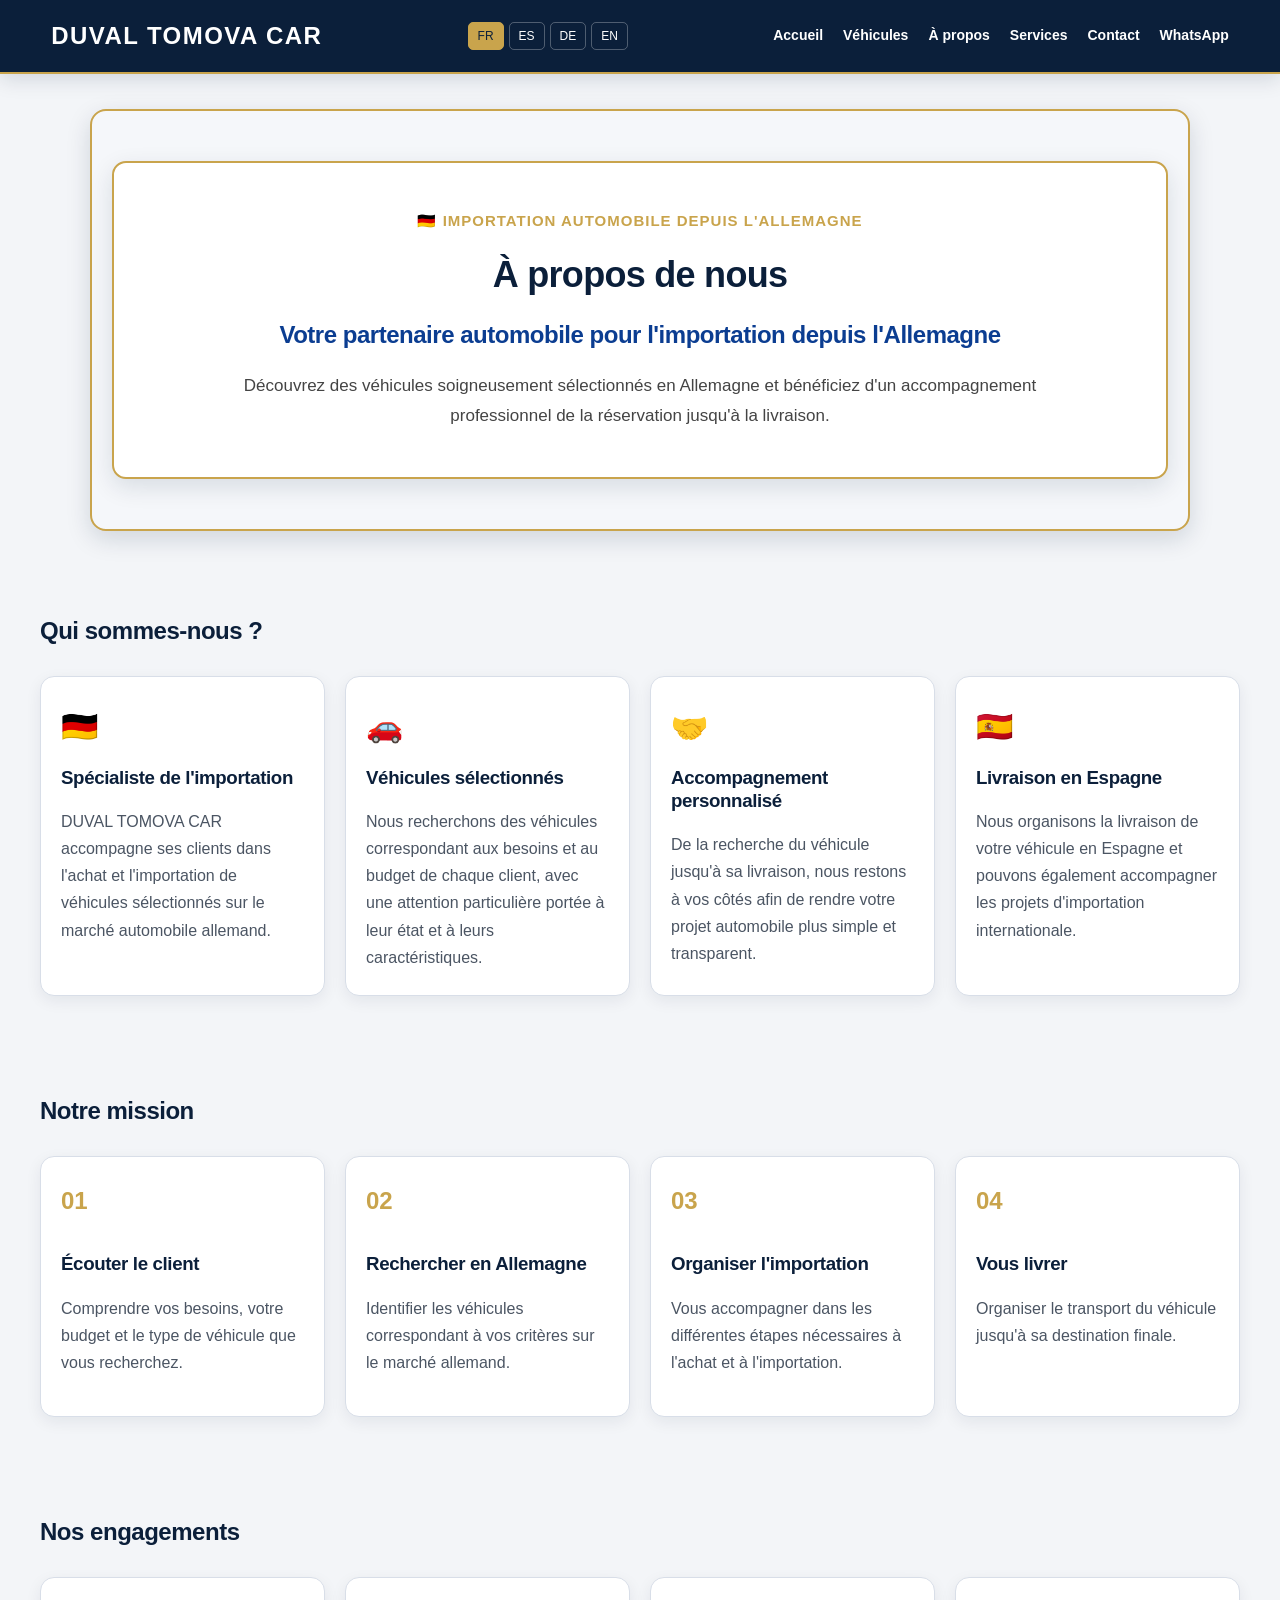
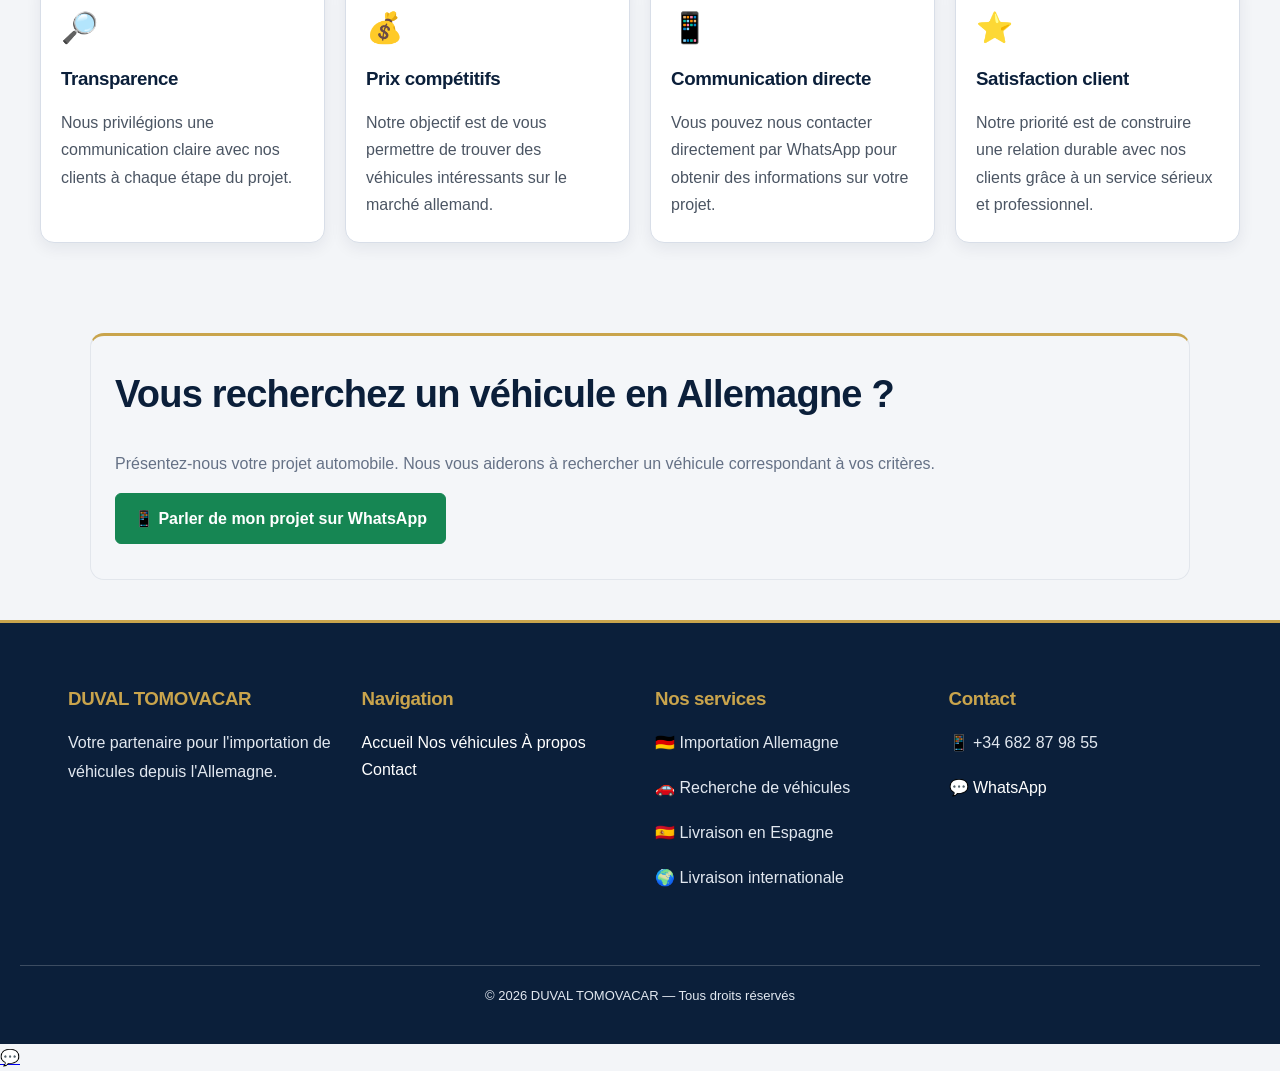
==== a-propos.html @ 9fe4c8c0 "Refactor a-propos.html structure and content" ====
<!DOCTYPE html>
<html lang="fr">

<head>
    <meta charset="UTF-8">
    <meta name="viewport" content="width=device-width, initial-scale=1.0">

    <title>À propos | DUVAL TOMOVA CAR</title>

    <meta
        name="description"
        content="Découvrez DUVAL TOMOVA CAR, spécialiste de l'importation de véhicules depuis l'Allemagne vers l'Espagne."
    >

    <link rel="stylesheet" href="style.css">

    <style>
        /* CADRE DE PRÉSENTATION À PROPOS */
        .about-hero {
            padding: 50px 20px;
            background: #f5f7fa;
        }

        .about-frame {
            max-width: 1050px;
            margin: 0 auto;
            padding: 45px 30px;
            text-align: center;
            background: #ffffff;
            border: 2px solid #c9a44c;
            border-radius: 14px;
            box-shadow: 0 8px 25px rgba(11, 31, 58, 0.12);
        }

        .about-frame .about-label {
            color: #c9a44c;
            font-weight: bold;
            font-size: 15px;
            letter-spacing: 1px;
            line-height: 1.7;
            margin-bottom: 18px;
        }

        .about-frame h1 {
            color: #0b1f3a;
            font-size: 36px;
            margin: 0 0 20px;
        }

        .about-frame h2 {
            color: #0b3d91;
            font-size: 24px;
            line-height: 1.5;
            margin: 0 0 18px;
        }

        .about-frame .about-description {
            color: #444444;
            font-size: 17px;
            line-height: 1.8;
            max-width: 800px;
            margin: 0 auto;
        }

        @media (max-width: 600px) {
            .about-hero {
                padding: 30px 15px;
            }

            .about-frame {
                padding: 30px 18px;
            }

            .about-frame h1 {
                font-size: 28px;
            }

            .about-frame h2 {
                font-size: 20px;
            }

            .about-frame .about-label {
                font-size: 13px;
            }

            .about-frame .about-description {
                font-size: 16px;
            }
        }
    </style>
</head>

<body>

    <!-- NAVIGATION -->
    <nav class="navbar">

        <div class="logo">
            DUVAL TOMOVA CAR
        </div>

        <div class="language-selector">
            <button type="button" data-language="fr" onclick="changeLanguage('fr')">FR</button>
            <button type="button" data-language="es" onclick="changeLanguage('es')">ES</button>
            <button type="button" data-language="de" onclick="changeLanguage('de')">DE</button>
            <button type="button" data-language="en" onclick="changeLanguage('en')">EN</button>
        </div>

        <div class="nav-links">
            <a href="index.html">Accueil</a>
            <a href="index.html#vehicules">Véhicules</a>
            <a href="a-propos.html">À propos</a>
            <a href="services.html">Services</a>
            <a href="index.html#contact">Contact</a>
            <a href="https://wa.me/34682879855"
               target="_blank"
               rel="noopener noreferrer">WhatsApp</a>
        </div>

    </nav>

    <!-- PRÉSENTATION DANS UN CADRE -->
    <section class="about-hero">

        <div class="about-frame">

            <p class="about-label" data-i18n="heroLabel">
                🇩🇪 IMPORTATION AUTOMOBILE DEPUIS L'ALLEMAGNE
            </p>

            <h1 data-i18n="aboutTitle">
                À propos de nous
            </h1>

            <h2 data-i18n="heroSubtitle">
                Votre partenaire automobile pour l'importation depuis l'Allemagne
            </h2>

            <p class="about-description" data-i18n="heroText">
                Découvrez des véhicules soigneusement sélectionnés en Allemagne
                et bénéficiez d'un accompagnement professionnel de la réservation
                jusqu'à la livraison.
            </p>

        </div>

    </section>

    <!-- QUI SOMMES-NOUS ? -->
    <section class="why-us">

        <h2 data-i18n="whoWeAre">Qui sommes-nous ?</h2>

        <div class="why-us-container">

            <div class="why-us-card">
                <div class="why-icon">🇩🇪</div>
                <h3>Spécialiste de l'importation</h3>
                <p>
                    DUVAL TOMOVA CAR accompagne ses clients dans l'achat et
                    l'importation de véhicules sélectionnés sur le marché
                    automobile allemand.
                </p>
            </div>

            <div class="why-us-card">
                <div class="why-icon">🚗</div>
                <h3>Véhicules sélectionnés</h3>
                <p>
                    Nous recherchons des véhicules correspondant aux besoins
                    et au budget de chaque client, avec une attention particulière
                    portée à leur état et à leurs caractéristiques.
                </p>
            </div>

            <div class="why-us-card">
                <div class="why-icon">🤝</div>
                <h3>Accompagnement personnalisé</h3>
                <p>
                    De la recherche du véhicule jusqu'à sa livraison, nous
                    restons à vos côtés afin de rendre votre projet automobile
                    plus simple et transparent.
                </p>
            </div>

            <div class="why-us-card">
                <div class="why-icon">🇪🇸</div>
                <h3>Livraison en Espagne</h3>
                <p>
                    Nous organisons la livraison de votre véhicule en Espagne
                    et pouvons également accompagner les projets d'importation
                    internationale.
                </p>
            </div>

        </div>

    </section>

    <!-- NOTRE MISSION -->
    <section class="how-it-works">

        <h2>Notre mission</h2>

        <div class="steps-container">

            <div class="step">
                <span>01</span>
                <h3>Écouter le client</h3>
                <p>
                    Comprendre vos besoins, votre budget et le type de véhicule
                    que vous recherchez.
                </p>
            </div>

            <div class="step">
                <span>02</span>
                <h3>Rechercher en Allemagne</h3>
                <p>
                    Identifier les véhicules correspondant à vos critères sur
                    le marché allemand.
                </p>
            </div>

            <div class="step">
                <span>03</span>
                <h3>Organiser l'importation</h3>
                <p>
                    Vous accompagner dans les différentes étapes nécessaires
                    à l'achat et à l'importation.
                </p>
            </div>

            <div class="step">
                <span>04</span>
                <h3>Vous livrer</h3>
                <p>
                    Organiser le transport du véhicule jusqu'à sa destination
                    finale.
                </p>
            </div>

        </div>

    </section>

    <!-- NOS ENGAGEMENTS -->
    <section class="why-us">

        <h2>Nos engagements</h2>

        <div class="why-us-container">

            <div class="why-us-card">
                <div class="why-icon">🔎</div>
                <h3>Transparence</h3>
                <p>
                    Nous privilégions une communication claire avec nos clients
                    à chaque étape du projet.
                </p>
            </div>

            <div class="why-us-card">
                <div class="why-icon">💰</div>
                <h3>Prix compétitifs</h3>
                <p>
                    Notre objectif est de vous permettre de trouver des véhicules
                    intéressants sur le marché allemand.
                </p>
            </div>

            <div class="why-us-card">
                <div class="why-icon">📱</div>
                <h3>Communication directe</h3>
                <p>
                    Vous pouvez nous contacter directement par WhatsApp pour
                    obtenir des informations sur votre projet.
                </p>
            </div>

            <div class="why-us-card">
                <div class="why-icon">⭐</div>
                <h3>Satisfaction client</h3>
                <p>
                    Notre priorité est de construire une relation durable avec
                    nos clients grâce à un service sérieux et professionnel.
                </p>
            </div>

        </div>

    </section>

    <!-- CONTACT -->
    <section class="contact-section">

        <h2>Vous recherchez un véhicule en Allemagne ?</h2>

        <p>
            Présentez-nous votre projet automobile. Nous vous aiderons à rechercher
            un véhicule correspondant à vos critères.
        </p>

        <a
            href="https://wa.me/34682879855?text=Bonjour%20DUVAL%20TOMOVACAR,%20je%20souhaite%20parler%20de%20mon%20projet%20automobile."
            target="_blank"
            rel="noopener noreferrer"
            class="whatsapp-button"
        >
            📱 Parler de mon projet sur WhatsApp
        </a>

    </section>

    <!-- PIED DE PAGE -->
    <footer class="main-footer">

        <div class="footer-container">

            <div class="footer-column">
                <h3>DUVAL TOMOVACAR</h3>
                <p>
                    Votre partenaire pour l'importation de véhicules depuis
                    l'Allemagne.
                </p>
            </div>

            <div class="footer-column">
                <h3>Navigation</h3>
                <a href="index.html">Accueil</a>
                <a href="index.html#vehicules">Nos véhicules</a>
                <a href="a-propos.html">À propos</a>
                <a href="index.html#contact">Contact</a>
            </div>

            <div class="footer-column">
                <h3>Nos services</h3>
                <p>🇩🇪 Importation Allemagne</p>
                <p>🚗 Recherche de véhicules</p>
                <p>🇪🇸 Livraison en Espagne</p>
                <p>🌍 Livraison internationale</p>
            </div>

            <div class="footer-column">
                <h3>Contact</h3>
                <p>📱 +34 682 87 98 55</p>
                <a href="https://wa.me/34682879855"
                   target="_blank"
                   rel="noopener noreferrer">💬 WhatsApp</a>
            </div>

        </div>

        <div class="footer-bottom">
            <p>© 2026 DUVAL TOMOVACAR — Tous droits réservés</p>
        </div>

    </footer>

    <!-- BOUTON WHATSAPP FLOTTANT -->
    <a
        href="https://wa.me/34682879855?text=Bonjour%20DUVAL%20TOMOVACAR,%20je%20souhaite%20avoir%20des%20informations."
        target="_blank"
        rel="noopener noreferrer"
        class="whatsapp-floating"
        aria-label="Contacter DUVAL TOMOVACAR sur WhatsApp"
    >
        💬
    </a>

    <script src="translations.js"></script>

</body>
</html>
---- style.css ----
/* =====================================================
   DUVAL TOMOVA CAR — DESIGN PREMIUM / LUXE
   Couleurs : bleu nuit, or et blanc perle
   Feuille de style consolidée
   ===================================================== */

:root {
    --lux-navy: #0B1F3A;
    --lux-blue: #12345A;
    --lux-gold: #C9A44C;
    --lux-gold-light: #E3CA82;
    --lux-white: #FFFFFF;
    --lux-bg: #F5F6F8;
    --lux-text: #243247;
    --lux-muted: #657186;
    --lux-border: #E2E6EC;
    --lux-shadow: 0 10px 30px rgba(11, 31, 58, 0.09);
}

/* BASE GÉNÉRALE */
html {
    scroll-behavior: smooth;
    scroll-padding-top: 100px;
}

body {
    margin: 0;
    color: var(--lux-text);
    background: var(--lux-white);
    font-family: "Segoe UI", Arial, sans-serif;
    line-height: 1.7;
    -webkit-font-smoothing: antialiased;
}

img {
    max-width: 100%;
}

h1, h2, h3, h4 {
    color: var(--lux-navy);
    line-height: 1.25;
    letter-spacing: -0.02em;
}

p {
    color: var(--lux-muted);
}

/* NAVIGATION PREMIUM */
.navbar {
    position: sticky;
    top: 0;
    z-index: 1000;
    display: flex;
    flex-wrap: wrap;
    align-items: center;
    justify-content: space-between;
    gap: 14px 24px;
    min-height: 74px;
    padding: 12px clamp(16px, 4vw, 56px);
    box-sizing: border-box;
    background: var(--lux-navy);
    border-bottom: 2px solid var(--lux-gold);
    box-shadow: 0 5px 20px rgba(11, 31, 58, 0.14);
}

.logo {
    color: var(--lux-white);
    font-size: clamp(17px, 2vw, 24px);
    font-weight: 800;
    letter-spacing: 0.06em;
}

.nav-links {
    display: flex;
    flex-wrap: wrap;
    align-items: center;
    gap: 8px 20px;
}

.nav-links a {
    color: var(--lux-white);
    font-size: 14px;
    font-weight: 600;
    text-decoration: none;
    transition: color 0.2s ease;
}

.nav-links a:hover,
.nav-links a:focus-visible {
    color: var(--lux-gold-light);
}

.language-selector {
    display: flex;
    flex-wrap: wrap;
    align-items: center;
    gap: 5px;
}

.language-selector button {
    padding: 6px 9px;
    color: var(--lux-white);
    background: transparent;
    border: 1px solid rgba(255,255,255,0.28);
    border-radius: 5px;
    font-size: 12px;
    cursor: pointer;
    transition: all 0.2s ease;
}

.language-selector button:hover,
.language-selector button.active {
    color: var(--lux-navy);
    background: var(--lux-gold);
    border-color: var(--lux-gold);
}

/* BOUTONS */
.btn-primary,
.vehicle-button,
.vehicle-details-button {
    display: inline-flex;
    align-items: center;
    justify-content: center;
    box-sizing: border-box;
    padding: 11px 18px;
    color: var(--lux-white);
    background: var(--lux-navy);
    border: 1px solid var(--lux-navy);
    border-radius: 6px;
    font-weight: 700;
    text-decoration: none;
    transition: transform 0.2s ease,
                background 0.2s ease,
                border-color 0.2s ease;
}

.btn-primary:hover,
.vehicle-button:hover,
.vehicle-details-button:hover {
    color: var(--lux-navy);
    background: var(--lux-gold);
    border-color: var(--lux-gold);
    transform: translateY(-2px);
}

.btn-whatsapp,
.vehicle-whatsapp,
.whatsapp-button,
.footer-whatsapp {
    display: inline-flex;
    align-items: center;
    justify-content: center;
    box-sizing: border-box;
    padding: 11px 18px;
    color: var(--lux-white);
    background: #168653;
    border: 1px solid #168653;
    border-radius: 6px;
    font-weight: 700;
    text-decoration: none;
    transition: transform 0.2s ease, background 0.2s ease;
}

.btn-whatsapp:hover,
.vehicle-whatsapp:hover,
.whatsapp-button:hover,
.footer-whatsapp:hover {
    background: #116C42;
    transform: translateY(-2px);
}

/* SECTIONS */
section {
    scroll-margin-top: 100px;
}

.contact-section,
.about-section,
.services-section {
    padding: clamp(40px, 6vw, 80px) clamp(16px, 5vw, 64px);
}

.contact-section {
    background: var(--lux-bg);
    border-top: 1px solid var(--lux-border);
}

.contact-section h2,
.about-section h2,
.services-section h2 {
    margin-top: 0;
    font-size: clamp(26px, 3vw, 38px);
}

/* CATALOGUE : CARTES UNIFORMES */
.vehicles-container {
    display: grid;
    grid-template-columns: repeat(auto-fit, minmax(min(100%, 230px), 1fr));
    align-items: stretch;
    gap: 24px;
    width: 100%;
    max-width: 1300px;
    margin: 28px auto;
    padding: 0 16px;
    box-sizing: border-box;
}

.vehicle,
.vehicle-card {
    width: 100%;
    max-width: none;
    min-width: 0;
    margin: 0;
    box-sizing: border-box;
    overflow: hidden;
    background: var(--lux-white);
    border: 1px solid var(--lux-border);
    border-radius: 10px;
    box-shadow: var(--lux-shadow);
    transition: transform 0.25s ease, box-shadow 0.25s ease;
}

.vehicle:hover,
.vehicle-card:hover {
    transform: translateY(-4px);
    box-shadow: 0 16px 36px rgba(11, 31, 58, 0.14);
}

.vehicle img,
.vehicle-card img {
    display: block;
    width: 100%;
    height: 170px;
    object-fit: cover;
    border-radius: 0;
    margin: 0;
}

.vehicle h3,
.vehicle-card h3 {
    margin: 14px 14px 6px;
    color: var(--lux-navy);
    font-size: 18px;
}

.vehicle p {
    margin: 7px 14px;
    font-size: 13px;
    overflow-wrap: anywhere;
}

.vehicle strong,
.vehicle-price {
    color: #9A741F;
}

.vehicle .vehicle-button,
.vehicle .vehicle-details-button,
.vehicle .vehicle-whatsapp {
    margin: 8px 12px 12px;
    max-width: calc(100% - 24px);
    text-align: center;
}

/* FICHES DÉTAILLÉES */
.vehicle-page {
    width: 100%;
    max-width: 1160px;
    margin: 36px auto;
    padding: 20px;
    box-sizing: border-box;
}

.vehicle-detail {
    overflow: hidden;
    background: var(--lux-white);
    border: 1px solid var(--lux-border);
    border-radius: 14px;
    box-shadow: var(--lux-shadow);
}

.vehicle-main-image {
    display: block;
    width: 100%;
    max-height: 560px;
    object-fit: cover;
}

.vehicle-detail-info {
    padding: clamp(20px, 4vw, 42px);
}

.vehicle-detail-info h2 {
    color: var(--lux-navy);
    font-size: clamp(27px, 4vw, 40px);
}

.vehicle-price-detail {
    color: #9A741F;
    font-weight: 800;
}

.vehicle-details-grid {
    grid-template-columns: repeat(auto-fit, minmax(150px, 1fr));
    gap: 12px;
}

.vehicle-details-grid div {
    background: var(--lux-bg);
    border: 1px solid var(--lux-border);
    border-radius: 8px;
}

/* EN-TÊTES DES PAGES INTÉRIEURES */
.site-header {
    padding: clamp(32px, 5vw, 64px) 20px;
    background: linear-gradient(135deg, var(--lux-navy), var(--lux-blue));
    border-bottom: 3px solid var(--lux-gold);
    text-align: center;
}

.site-header h1,
.site-header h2,
.site-header p {
    color: var(--lux-white);
}

/* PIED DE PAGE */
.main-footer {
    padding-top: 42px;
    color: #E8EDF4;
    background: #081629;
    border-top: 3px solid var(--lux-gold);
}

.footer-container {
    display: grid;
    grid-template-columns: repeat(auto-fit, minmax(180px, 1fr));
    gap: 30px;
    width: 100%;
    max-width: 1300px;
    margin: 0 auto;
    padding: 0 clamp(18px, 4vw, 48px) 32px;
    box-sizing: border-box;
}

.main-footer h3 {
    color: var(--lux-gold-light);
}

.main-footer p,
.main-footer a {
    color: #D0D8E4;
}

.main-footer a {
    text-decoration: none;
}

.main-footer a:hover {
    color: var(--lux-gold-light);
}

.footer-bottom {
    padding: 16px;
    border-top: 1px solid rgba(255,255,255,0.12);
    text-align: center;
}

.footer-bottom p {
    margin: 0;
    font-size: 13px;
}

/* ACCESSIBILITÉ */
a:focus-visible,
button:focus-visible {
    outline: 3px solid var(--lux-gold);
    outline-offset: 3px;
}

/* MOBILE ET TABLETTE */
@media (max-width: 900px) {
    .navbar {
        justify-content: center;
    }

    .nav-links {
        justify-content: center;
        gap: 10px 14px;
    }

    .language-selector {
        justify-content: center;
    }
}

@media (max-width: 600px) {
    .navbar {
        position: relative;
        padding: 14px;
    }

    .nav-links {
        width: 100%;
        gap: 10px 12px;
    }

    .nav-links a {
        font-size: 13px;
    }

    .vehicles-container {
        grid-template-columns: repeat(2, minmax(0, 1fr));
        gap: 12px;
        padding: 0 10px;
    }

    .vehicle img,
    .vehicle-card img {
        height: 120px;
    }

    .vehicle h3,
    .vehicle-card h3 {
        margin: 10px 10px 5px;
        font-size: 15px;
    }

    .vehicle p {
        margin: 6px 10px;
        font-size: 12px;
    }

    .vehicle .vehicle-button,
    .vehicle .vehicle-details-button,
    .vehicle .vehicle-whatsapp {
        margin: 6px 8px 10px;
        max-width: calc(100% - 16px);
        padding: 9px 10px;
        font-size: 12px;
    }

    .vehicle-detail-info {
        padding: 20px;
    }

    .vehicle-details-grid {
        grid-template-columns: repeat(2, minmax(0, 1fr));
    }

    .footer-container {
        grid-template-columns: repeat(2, minmax(0, 1fr));
        gap: 20px;
    }
}

@media (max-width: 360px) {
    .vehicles-container {
        grid-template-columns: 1fr;
    }

    .vehicle .vehicle-button,
    .vehicle .vehicle-details-button,
    .vehicle .vehicle-whatsapp {
        width: calc(100% - 16px);
    }
}

@media (prefers-reduced-motion: reduce) {
    html {
        scroll-behavior: auto;
    }

    *,
    *::before,
    *::after {
        transition-duration: 0.01ms !important;
        animation-duration: 0.01ms !important;
    }
}

/* DUVAL TOMOVA CAR — RESTAURATION DES CARTES ET DES CADRES */

:root {
  --lux-navy: #0B1F3A;
  --lux-gold: #C9A44C;
}

/* Cartes des sections et des étapes */
.why-card,
.benefit-card,
.feature-card,
.step,
.service-card,
.about-card {
  background: #ffffff;
  border: 1px solid #e1e5eb;
  border-radius: 14px;
  padding: 24px;
  box-shadow: 0 5px 18px rgba(11, 31, 58, 0.08);
}

/* Alignement des étapes */
.steps-container {
  display: grid;
  grid-template-columns: repeat(4, minmax(0, 1fr));
  gap: 20px;
}

/* Espacement des sections */
section {
  padding-top: 40px;
  padding-bottom: 40px;
}

/* Cartes des véhicules */
.vehicle {
  background: #ffffff;
  border: 1px solid #e1e5eb;
  border-radius: 14px;
  overflow: hidden;
  box-shadow: 0 5px 18px rgba(11, 31, 58, 0.08);
}

/* Titres des cartes */
.why-card h3,
.benefit-card h3,
.feature-card h3,
.step h3,
.service-card h3,
.about-card h3 {
  color: #0B1F3A;
}

/* Affichage sur téléphone */
@media (max-width: 768px) {
  .steps-container {
    grid-template-columns: 1fr;
  }

  .why-card,
  .benefit-card,
  .feature-card,
  .step,
  .service-card,
  .about-card {
    padding: 18px;
  }
}

/* ==========================================
   DUVAL TOMOVA CAR — RESTAURATION DES CADRES
   Ordinateur + téléphone
========================================== */

/* Fond général et sections */
body {
    background: #F4F6F9;
}

.why-us,
.how-it-works,
#vehicules {
    padding: 50px 24px;
    box-sizing: border-box;
}

.why-us > h2,
.how-it-works > h2,
#vehicules > h2 {
    max-width: 1200px;
    margin: 0 auto 30px;
}

/* Cartes : Pourquoi nous choisir */
.why-us-container {
    display: grid;
    grid-template-columns: repeat(4, minmax(0, 1fr));
    gap: 22px;
    max-width: 1200px;
    margin: 0 auto;
}

.why-us-card {
    box-sizing: border-box;
    min-width: 0;
    padding: 25px;
    background: #ffffff;
    border: 1px solid #e2e6ec;
    border-radius: 14px;
    box-shadow: 0 8px 24px rgba(11, 31, 58, 0.09);
}

.why-us-card .why-icon {
    margin-bottom: 14px;
    font-size: 30px;
}

.why-us-card h3 {
    color: #0B1F3A;
    margin-top: 0;
}

.why-us-card p {
    color: #657186;
    margin-bottom: 0;
}

/* Cadres : Comment ça marche */
.steps-container {
    display: grid;
    grid-template-columns: repeat(4, minmax(0, 1fr));
    gap: 22px;
    max-width: 1200px;
    margin: 0 auto;
}

.step {
    box-sizing: border-box;
    min-width: 0;
    padding: 25px;
    background: #ffffff;
    border: 1px solid #e2e6ec;
    border-radius: 14px;
    box-shadow: 0 8px 24px rgba(11, 31, 58, 0.09);
}

.step > span {
    display: inline-block;
    margin-bottom: 12px;
    color: #C9A44C;
    font-size: 24px;
    font-weight: 800;
}

.step h3 {
    color: #0B1F3A;
}

.step p {
    color: #657186;
}

/* Cadres : véhicules */
.vehicles-container {
    display: grid;
    grid-template-columns: repeat(3, minmax(0, 1fr));
    gap: 24px;
    max-width: 1200px;
    margin: 0 auto;
    align-items: stretch;
}

.vehicle {
    box-sizing: border-box;
    min-width: 0;
    padding: 18px;
    background: #ffffff;
    border: 1px solid #e2e6ec;
    border-radius: 14px;
    box-shadow: 0 8px 24px rgba(11, 31, 58, 0.09);
    overflow: hidden;
}

.vehicle img {
    display: block;
    width: 100%;
    height: 220px;
    object-fit: cover;
    border-radius: 9px;
}

.vehicle h3 {
    color: #0B1F3A;
}

.vehicle p {
    color: #657186;
}

.vehicle-button,
.vehicle-details-button {
    display: inline-block;
    padding: 12px 18px;
    margin: 8px 6px 8px 0;
    border: 1px solid #C9A44C;
    border-radius: 8px;
    background: #0B1F3A;
    color: #ffffff !important;
    text-decoration: none;
    font-weight: 700;
}

.vehicle-whatsapp {
    display: inline-block;
    box-sizing: border-box;
    padding: 12px 18px;
    margin: 8px 0;
    border: 1px solid #16845B;
    border-radius: 8px;
    background: #111827;
    color: #ffffff !important;
    text-decoration: none;
    font-weight: 700;
}

/* Contact encadré */
.contact-section {
    box-sizing: border-box;
    margin: 40px auto;
    padding: 35px 24px;
    max-width: 1100px;
    background: #F4F6F9;
    border: 1px solid #e2e6ec;
    border-top: 3px solid #C9A44C;
    border-radius: 14px;
}

/* Tablettes */
@media (max-width: 1000px) {
    .why-us-container,
    .steps-container {
        grid-template-columns: repeat(2, minmax(0, 1fr));
    }

    .vehicles-container {
        grid-template-columns: repeat(2, minmax(0, 1fr));
    }
}

/* Téléphones */
@media (max-width: 600px) {
    .why-us,
    .how-it-works,
    #vehicules {
        padding: 32px 16px;
    }

    .why-us-container,
    .steps-container,
    .vehicles-container {
        grid-template-columns: minmax(0, 1fr);
        gap: 18px;
    }

    .why-us-card,
    .step,
    .vehicle {
        padding: 18px;
    }

    .vehicle img {
        height: 220px;
    }
}

/* Cadres des services sous la bannière */
.hero-services {
    display: grid;
    grid-template-columns: repeat(4, minmax(0, 1fr));
    gap: 20px;
    width: min(1100px, 92%);
    margin: 30px auto;
}

.hero-service {
    box-sizing: border-box;
    padding: 22px 18px;
    background: #ffffff;
    border: 1px solid #d9e0e8;
    border-radius: 12px;
    box-shadow: 0 4px 14px rgba(11, 31, 58, 0.08);
    text-align: center;
    color: #0b1f3a;
    line-height: 1.6;
}

.hero-service h3 {
    margin: 0 0 8px;
    color: #0b1f3a;
    font-size: 17px;
}

.hero-service p {
    margin: 0;
    color: #4b5563;
    font-size: 14px;
}

@media (max-width: 768px) {
    .hero-services {
        grid-template-columns: repeat(2, minmax(0, 1fr));
        gap: 12px;
    }

    .hero-service {
        padding: 16px 12px;
    }
}

@media (max-width: 420px) {
    .hero-services {
        grid-template-columns: 1fr;
    }
}

/* Grand cadre de la bannière d'accueil */
.home-hero .hero-overlay {
    box-sizing: border-box;
    width: min(1100px, 92%);
    margin: 35px auto;
    padding: 45px 40px;
    background: #ffffff;
    border: 2px solid #c9a44c;
    border-radius: 18px;
    box-shadow: 0 8px 28px rgba(11, 31, 58, 0.12);
}

/* Contenu de la bannière */
.home-hero .hero-content {
    max-width: 900px;
    margin: 0 auto;
    text-align: center;
}

.home-hero .hero-content h1 {
    color: #0b1f3a;
}

.home-hero .hero-content h2 {
    color: #0b1f3a;
    margin-bottom: 16px;
}

.home-hero .hero-content p {
    color: #4b5563;
    line-height: 1.8;
}

/* Adaptation aux téléphones */
@media (max-width: 600px) {
    .home-hero .hero-overlay {
        width: 94%;
        margin: 20px auto;
        padding: 28px 18px;
        border-radius: 14px;
    }
}

/* Fond général professionnel */
body {
    background-color: #F3F5F8;
    color: #0B1F3A;
}

/* Titres du site */
h1, h2, h3 {
    color: #0B1F3A;
}

/* Bannière premium DUVAL TOMOVA CAR */
.home-hero {
    background-color: #0B1F3A;
    padding: 45px 0;
}

.home-hero .hero-overlay {
    box-sizing: border-box;
    width: min(1100px, 92%);
    margin: 0 auto;
    padding: 45px 35px;
    background-color: #0B1F3A;
    border: 2px solid #C9A44C;
    border-radius: 18px;
    box-shadow: 0 8px 25px rgba(0, 0, 0, 0.18);
}

.home-hero .hero-content {
    max-width: 900px;
    margin: 0 auto;
    text-align: center;
}

.home-hero .hero-content h1,
.home-hero .hero-content h2,
.home-hero .hero-content p {
    color: #FFFFFF;
}

.home-hero .hero-content h1 {
    margin-bottom: 18px;
}

.home-hero .hero-content h2 {
    margin-bottom: 16px;
}

.home-hero .hero-content p {
    line-height: 1.8;
}

/* Adaptation aux téléphones */
@media (max-width: 600px) {
    .home-hero {
        padding: 25px 0;
    }

    .home-hero .hero-overlay {
        padding: 28px 18px;
    }
}

/* Boutons premium DUVAL TOMOVA CAR */
.hero-content a,
.vehicle-button,
.vehicle-details-button {
    display: inline-block;
    background-color: #C9A44C;
    color: #0B1F3A !important;
    border: 1px solid #C9A44C;
    border-radius: 8px;
    padding: 13px 22px;
    font-weight: 700;
    text-decoration: none;
    transition: background-color 0.25s ease,
                color 0.25s ease,
                transform 0.25s ease;
}

.hero-content a:hover,
.vehicle-button:hover,
.vehicle-details-button:hover {
    background-color: #0B1F3A;
    color: #FFFFFF !important;
    transform: translateY(-2px);
}

/* Bouton WhatsApp : conserver le vert reconnaissable */
.vehicle-whatsapp {
    background-color: #25D366;
    color: #FFFFFF !important;
    border: 1px solid #25D366;
    border-radius: 8px;
}

.vehicle-whatsapp:hover {
    background-color: #128C7E;
    color: #FFFFFF !important;
}

/* Cartes des véhicules : style premium */
.vehicles-container {
    display: grid;
    grid-template-columns: repeat(3, minmax(0, 1fr));
    gap: 25px;
    align-items: stretch;
}

.vehicle,
#published-vehicles .vehicle {
    box-sizing: border-box;
    background-color: #FFFFFF;
    border: 1px solid #D8DEE8;
    border-radius: 14px;
    padding: 20px;
    box-shadow: 0 5px 18px rgba(11, 31, 58, 0.09);
    overflow: hidden;
    transition: transform 0.25s ease,
                box-shadow 0.25s ease,
                border-color 0.25s ease;
}

.vehicle:hover,
#published-vehicles .vehicle:hover {
    transform: translateY(-4px);
    border-color: #C9A44C;
    box-shadow: 0 10px 25px rgba(11, 31, 58, 0.14);
}

.vehicle img,
#published-vehicles .vehicle img {
    display: block;
    width: 100%;
    max-width: 100%;
    height: 220px;
    object-fit: cover;
    border-radius: 9px;
}

.vehicle h3,
#published-vehicles .vehicle h3 {
    color: #0B1F3A;
    margin-top: 16px;
}

.vehicle p,
#published-vehicles .vehicle p {
    color: #4B5563;
    line-height: 1.6;
}

/* Affichage sur tablette et téléphone */
@media (max-width: 850px) {
    .vehicles-container {
        grid-template-columns: repeat(2, minmax(0, 1fr));
    }
}

@media (max-width: 560px) {
    .vehicles-container {
        grid-template-columns: 1fr;
    }

    .vehicle,
    #published-vehicles .vehicle {
        padding: 15px;
    }
}

/* Cartes de présentation et étapes */
.why-us-card,
.step {
    box-sizing: border-box;
    background: #FFFFFF;
    border: 1px solid #D8DEE8;
    border-radius: 14px;
    padding: 24px 20px;
    box-shadow: 0 5px 16px rgba(11, 31, 58, 0.07);
    transition: border-color 0.25s ease,
                transform 0.25s ease,
                box-shadow 0.25s ease;
}

.why-us-card:hover,
.step:hover {
    border-color: #C9A44C;
    transform: translateY(-3px);
    box-shadow: 0 8px 22px rgba(11, 31, 58, 0.12);
}

.why-us-card h3,
.step h3 {
    color: #0B1F3A;
}

.why-us-card p,
.step p {
    color: #4B5563;
    line-height: 1.7;
}

/* Espacement des cartes */
.why-us-container,
.steps-container {
    gap: 20px;
}

/* Adaptation aux écrans plus petits */
@media (max-width: 768px) {
    .why-us-container,
    .steps-container {
        grid-template-columns: repeat(2, minmax(0, 1fr));
    }
}

@media (max-width: 480px) {
    .why-us-container,
    .steps-container {
        grid-template-columns: 1fr;
    }
}

/* Pied de page premium */
.main-footer {
    background-color: #0B1F3A;
    color: #FFFFFF;
    padding: 45px 20px 20px;
    border-top: 3px solid #C9A44C;
}

.main-footer h3,
.main-footer h4 {
    color: #C9A44C;
}

.main-footer p,
.main-footer li {
    color: #E2E8F0;
    line-height: 1.8;
}

.main-footer a {
    color: #FFFFFF;
    text-decoration: none;
    transition: color 0.2s ease;
}

.main-footer a:hover {
    color: #C9A44C;
}

.footer-bottom {
    border-top: 1px solid rgba(255, 255, 255, 0.2);
    margin-top: 25px;
    padding-top: 18px;
    text-align: center;
}

.footer-whatsapp {
    display: inline-block;
    background-color: #25D366;
    color: #FFFFFF !important;
    padding: 11px 18px;
    border-radius: 8px;
    font-weight: 700;
}

.footer-whatsapp:hover {
    background-color: #128C7E;
}

/* Masquer les éventuels marqueurs décoratifs en bas de page */
body::after {
    content: none !important;
}

/* Supprimer l'espace parasite sous le pied de page */
html,
body {
    margin-bottom: 0 !important;
    padding-bottom: 0 !important;
}

.main-footer {
    margin-bottom: 0 !important;
}

/* CADRE PREMIUM - PAGE À PROPOS */
.about-hero {
    background: #0B1F3A;
    border: 2px solid #C9A44C;
    border-radius: 16px;
    padding: 40px 30px;
    margin: 35px auto;
    max-width: 1100px;
    text-align: center;
    box-shadow: 0 8px 24px rgba(11, 31, 58, 0.15);
    box-sizing: border-box;
}

.about-hero .about-label {
    color: #C9A44C;
    font-weight: bold;
    margin-bottom: 18px;
}

.about-hero h1 {
    color: #FFFFFF;
    margin-bottom: 20px;
}

.about-hero h2 {
    color: #FFFFFF;
    margin-bottom: 18px;
}

.about-hero p {
    color: #FFFFFF;
    line-height: 1.8;
    max-width: 850px;
    margin: 0 auto;
}

@media (max-width: 600px) {
    .about-hero {
        margin: 20px 12px;
        padding: 28px 18px;
    }
}
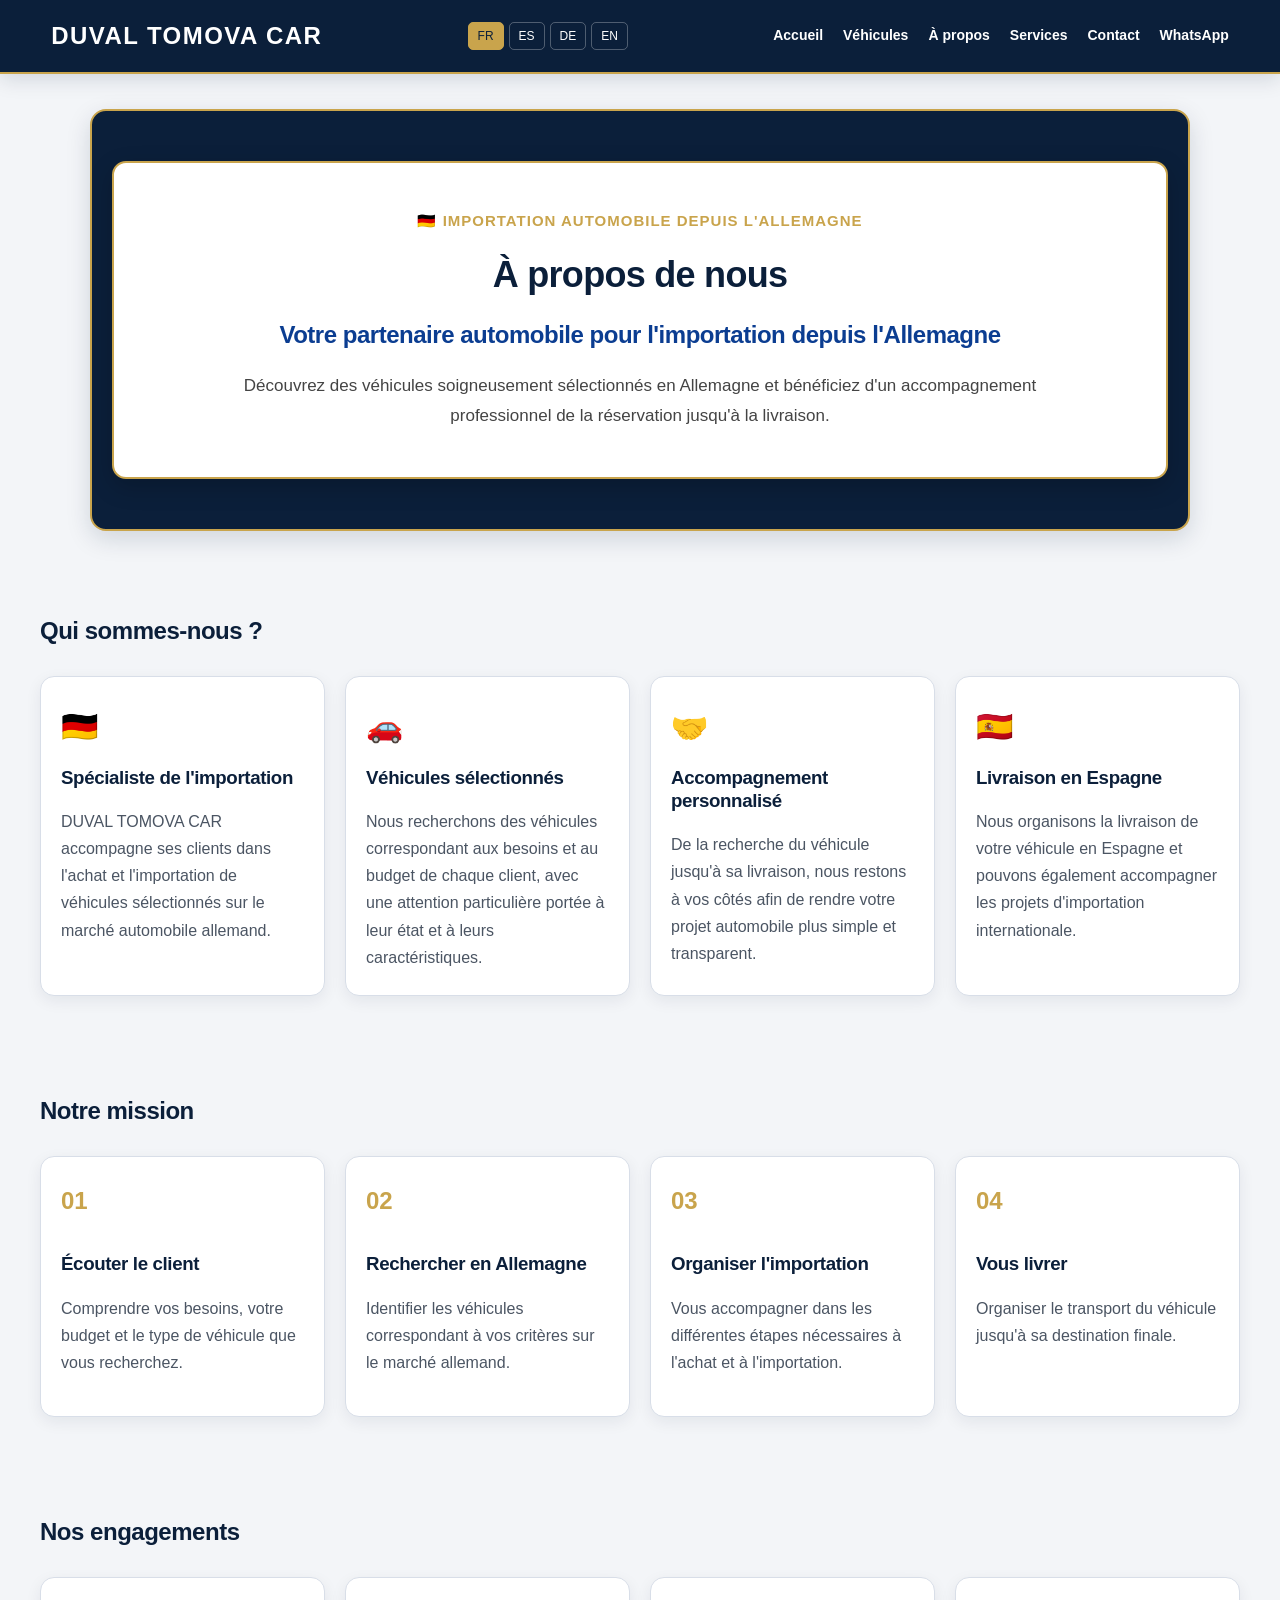
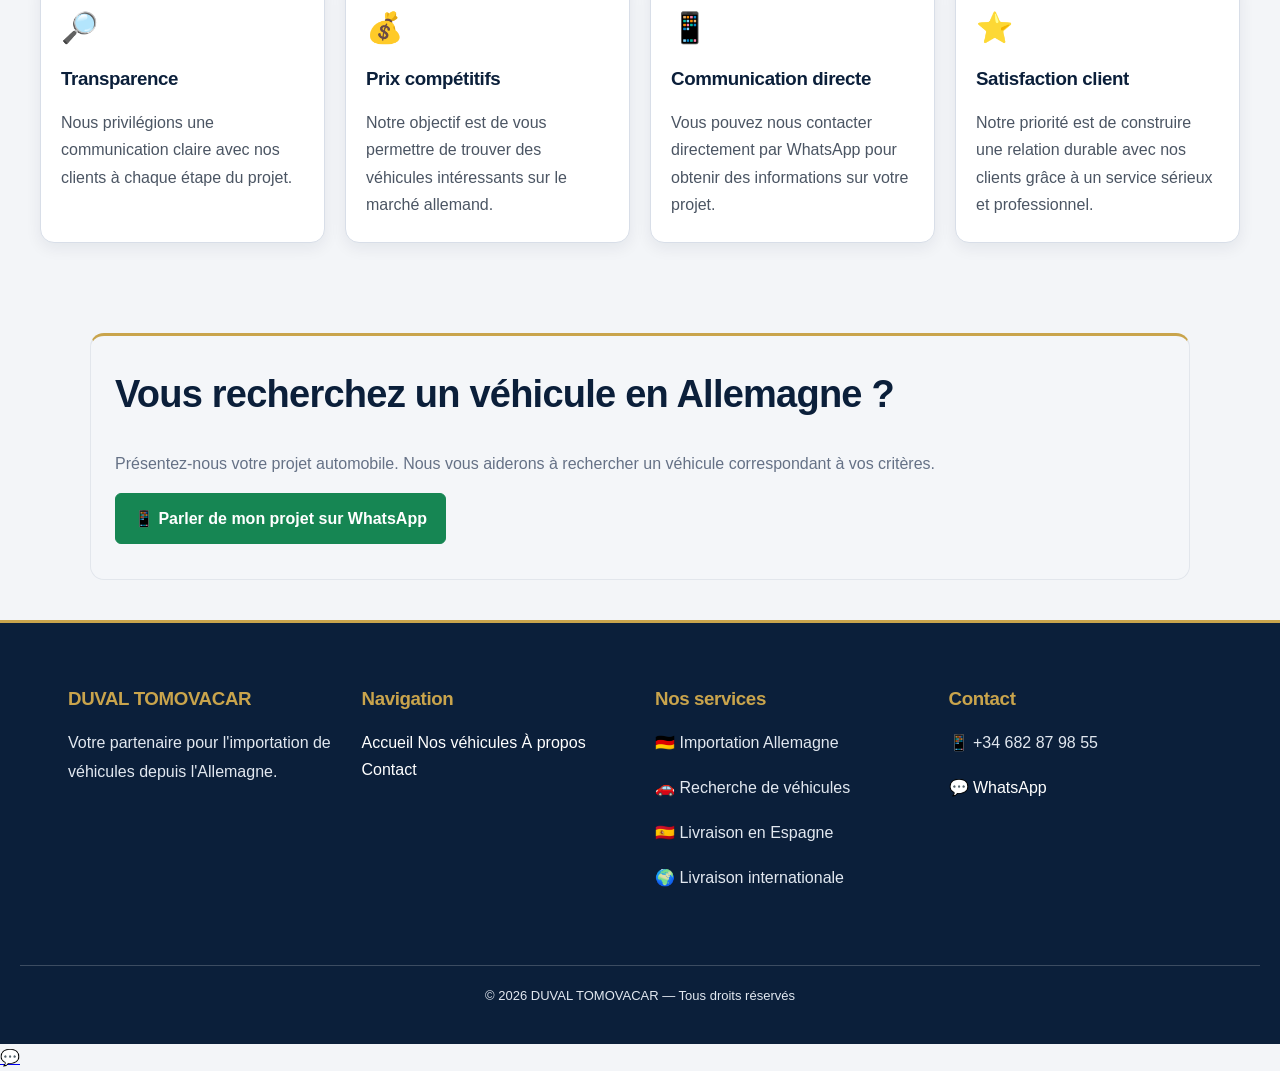
==== commit a9e1b102: "Revise styling and layout for a-propos.html Updated the styling and layout of the 'À propos' page to" ====
--- a/a-propos.html
+++ b/a-propos.html
@@ -14,80 +14,81 @@
 
     <link rel="stylesheet" href="style.css">
 
-    <style>
-        /* CADRE DE PRÉSENTATION À PROPOS */
+<style>
+    /* CADRE À PROPOS — COULEURS DU SITE DUVAL TOMOVA CAR */
+
+    .about-hero {
+        padding: 50px 20px;
+        background: #0b1f3a;
+    }
+
+    .about-frame {
+        max-width: 1050px;
+        margin: 0 auto;
+        padding: 45px 30px;
+        text-align: center;
+        background: #ffffff;
+        border: 2px solid #c9a44c;
+        border-radius: 14px;
+        box-shadow: 0 8px 25px rgba(0, 0, 0, 0.2);
+    }
+
+    .about-frame .about-label {
+        color: #c9a44c;
+        font-weight: bold;
+        font-size: 15px;
+        letter-spacing: 1px;
+        line-height: 1.7;
+        margin-bottom: 18px;
+    }
+
+    .about-frame h1 {
+        color: #0b1f3a;
+        font-size: 36px;
+        margin: 0 0 20px;
+    }
+
+    .about-frame h2 {
+        color: #0b3d91;
+        font-size: 24px;
+        line-height: 1.5;
+        margin: 0 0 18px;
+    }
+
+    .about-frame .about-description {
+        color: #444444;
+        font-size: 17px;
+        line-height: 1.8;
+        max-width: 800px;
+        margin: 0 auto;
+    }
+
+    @media (max-width: 600px) {
         .about-hero {
-            padding: 50px 20px;
-            background: #f5f7fa;
+            padding: 30px 15px;
         }
 
         .about-frame {
-            max-width: 1050px;
-            margin: 0 auto;
-            padding: 45px 30px;
-            text-align: center;
-            background: #ffffff;
-            border: 2px solid #c9a44c;
-            border-radius: 14px;
-            box-shadow: 0 8px 25px rgba(11, 31, 58, 0.12);
+            padding: 30px 18px;
+        }
+
+        .about-frame h1 {
+            font-size: 28px;
+        }
+
+        .about-frame h2 {
+            font-size: 20px;
         }
 
         .about-frame .about-label {
-            color: #c9a44c;
-            font-weight: bold;
-            font-size: 15px;
-            letter-spacing: 1px;
-            line-height: 1.7;
-            margin-bottom: 18px;
-        }
-
-        .about-frame h1 {
-            color: #0b1f3a;
-            font-size: 36px;
-            margin: 0 0 20px;
-        }
-
-        .about-frame h2 {
-            color: #0b3d91;
-            font-size: 24px;
-            line-height: 1.5;
-            margin: 0 0 18px;
+            font-size: 13px;
         }
 
         .about-frame .about-description {
-            color: #444444;
-            font-size: 17px;
-            line-height: 1.8;
-            max-width: 800px;
-            margin: 0 auto;
-        }
-
-        @media (max-width: 600px) {
-            .about-hero {
-                padding: 30px 15px;
-            }
-
-            .about-frame {
-                padding: 30px 18px;
-            }
-
-            .about-frame h1 {
-                font-size: 28px;
-            }
-
-            .about-frame h2 {
-                font-size: 20px;
-            }
-
-            .about-frame .about-label {
-                font-size: 13px;
-            }
-
-            .about-frame .about-description {
-                font-size: 16px;
-            }
-        }
-    </style>
+            font-size: 16px;
+        }
+    }
+</style>
 </head>
 
 <body>
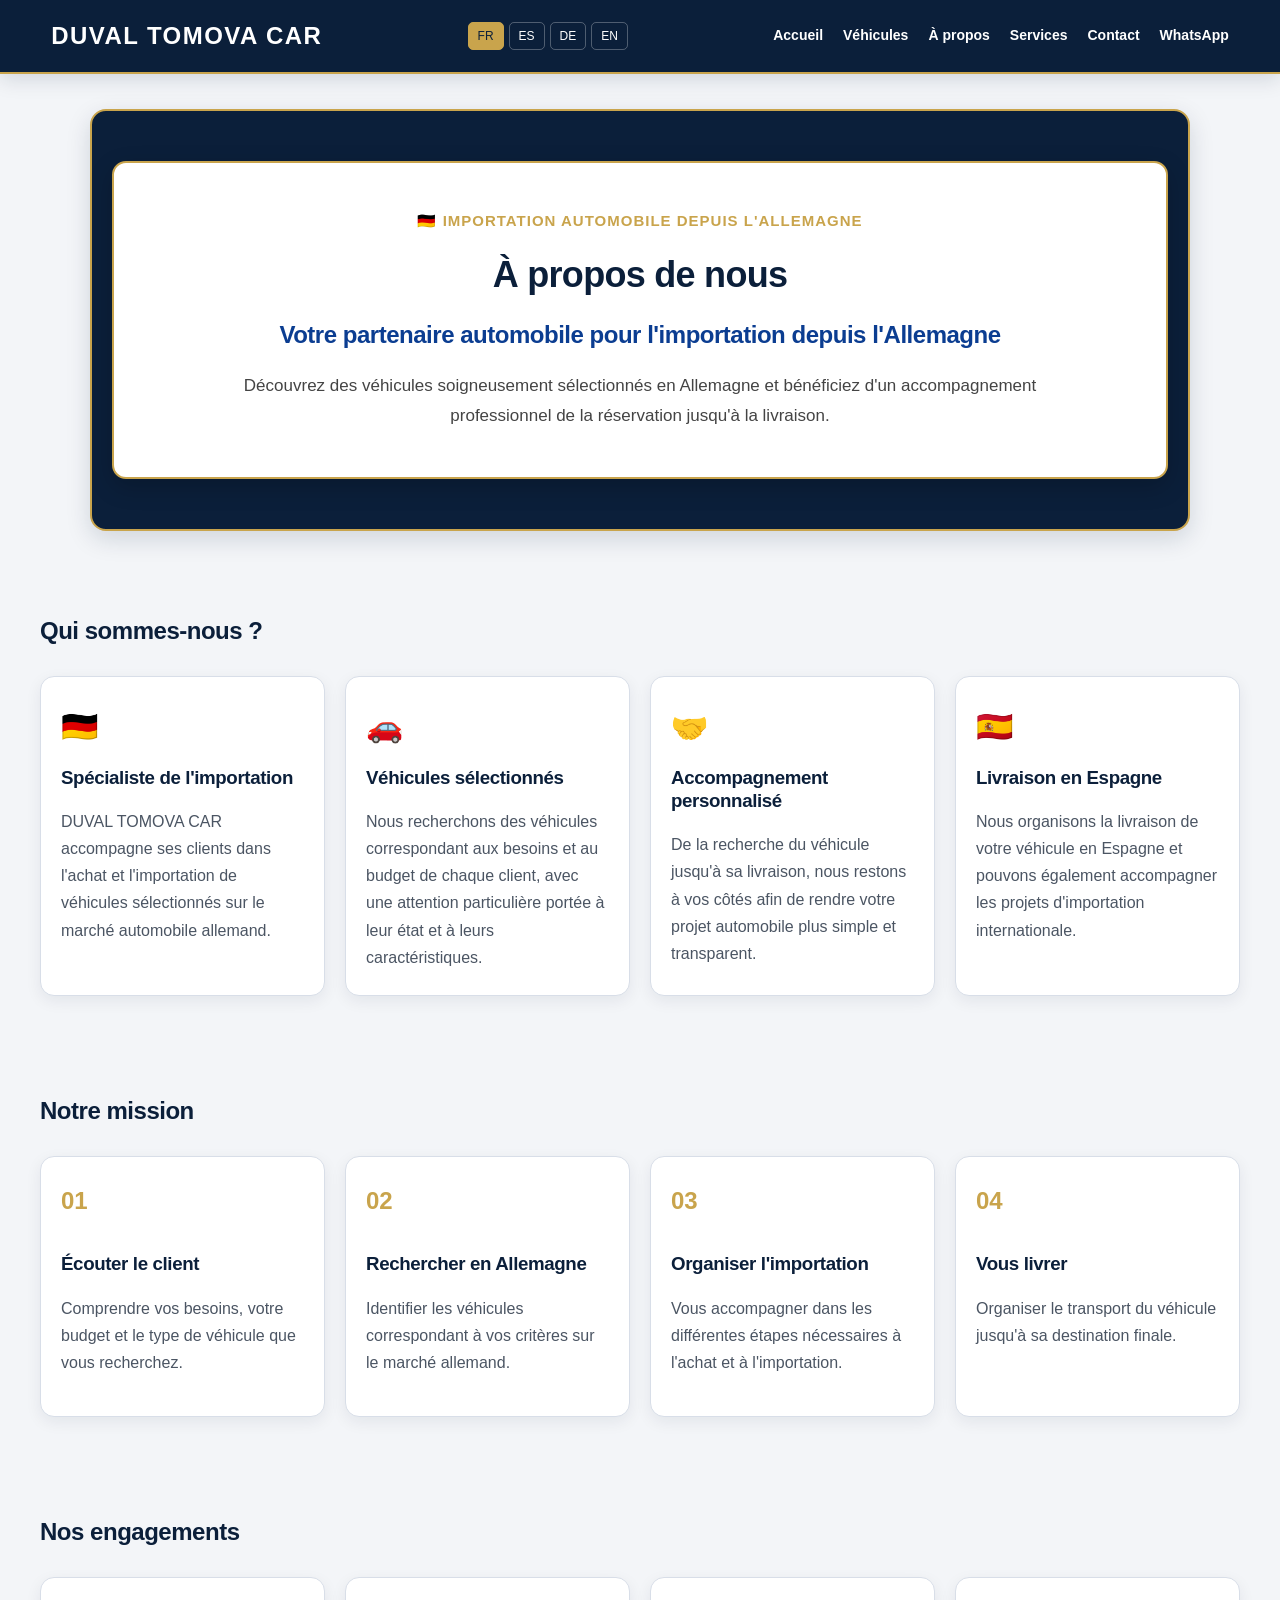
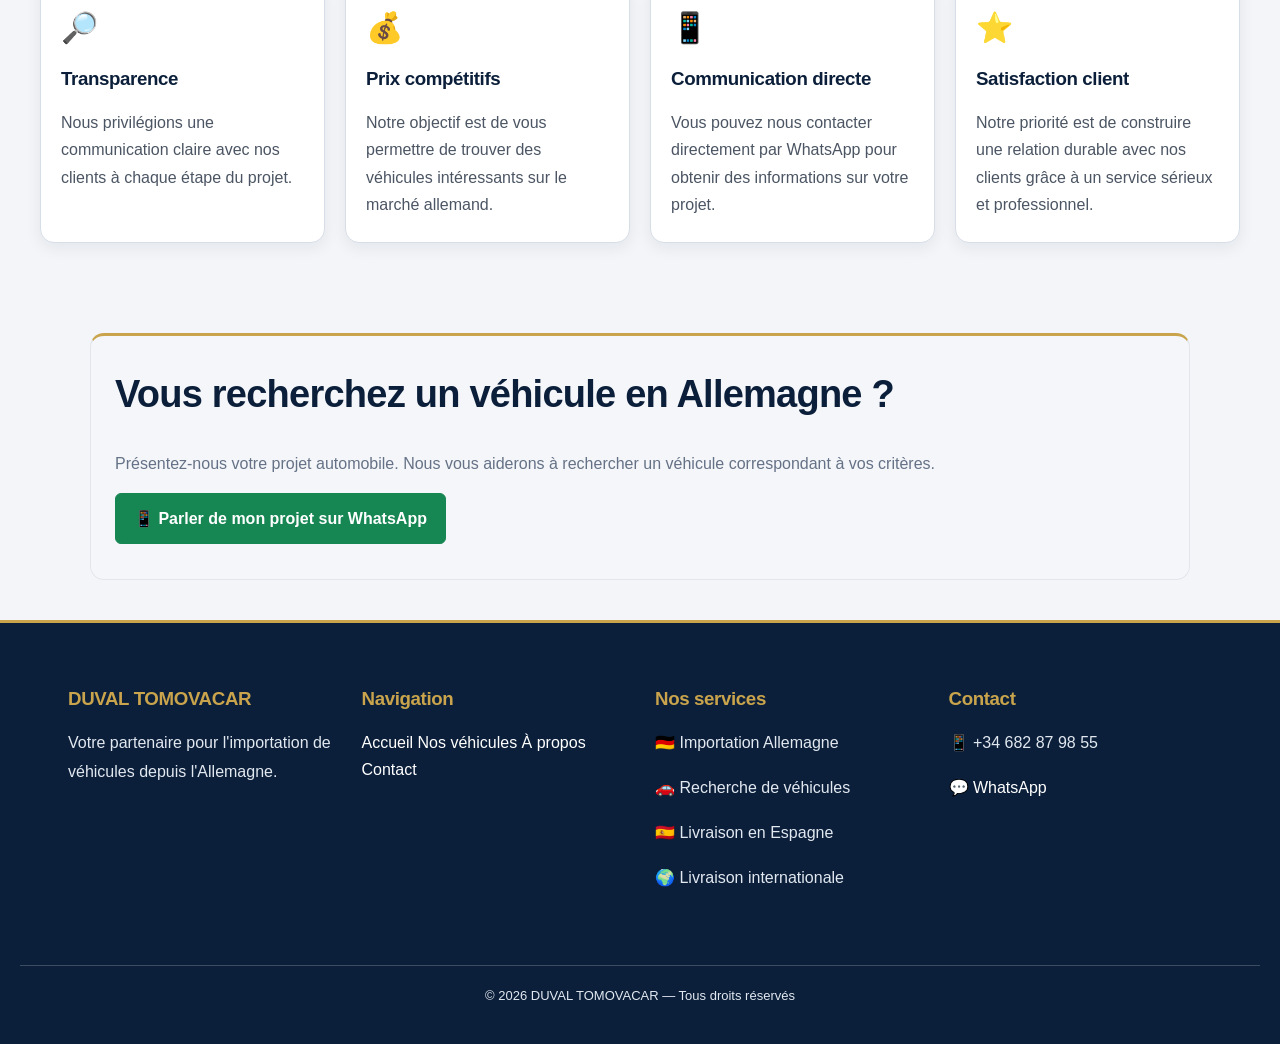
==== commit 29915f62: "Fix HTML formatting and structure in a-propos.html" ====
--- a/a-propos.html
+++ b/a-propos.html
@@ -366,7 +366,6 @@
         class="whatsapp-floating"
         aria-label="Contacter DUVAL TOMOVACAR sur WhatsApp"
     >
-        💬
     </a>
 
     <script src="translations.js"></script>
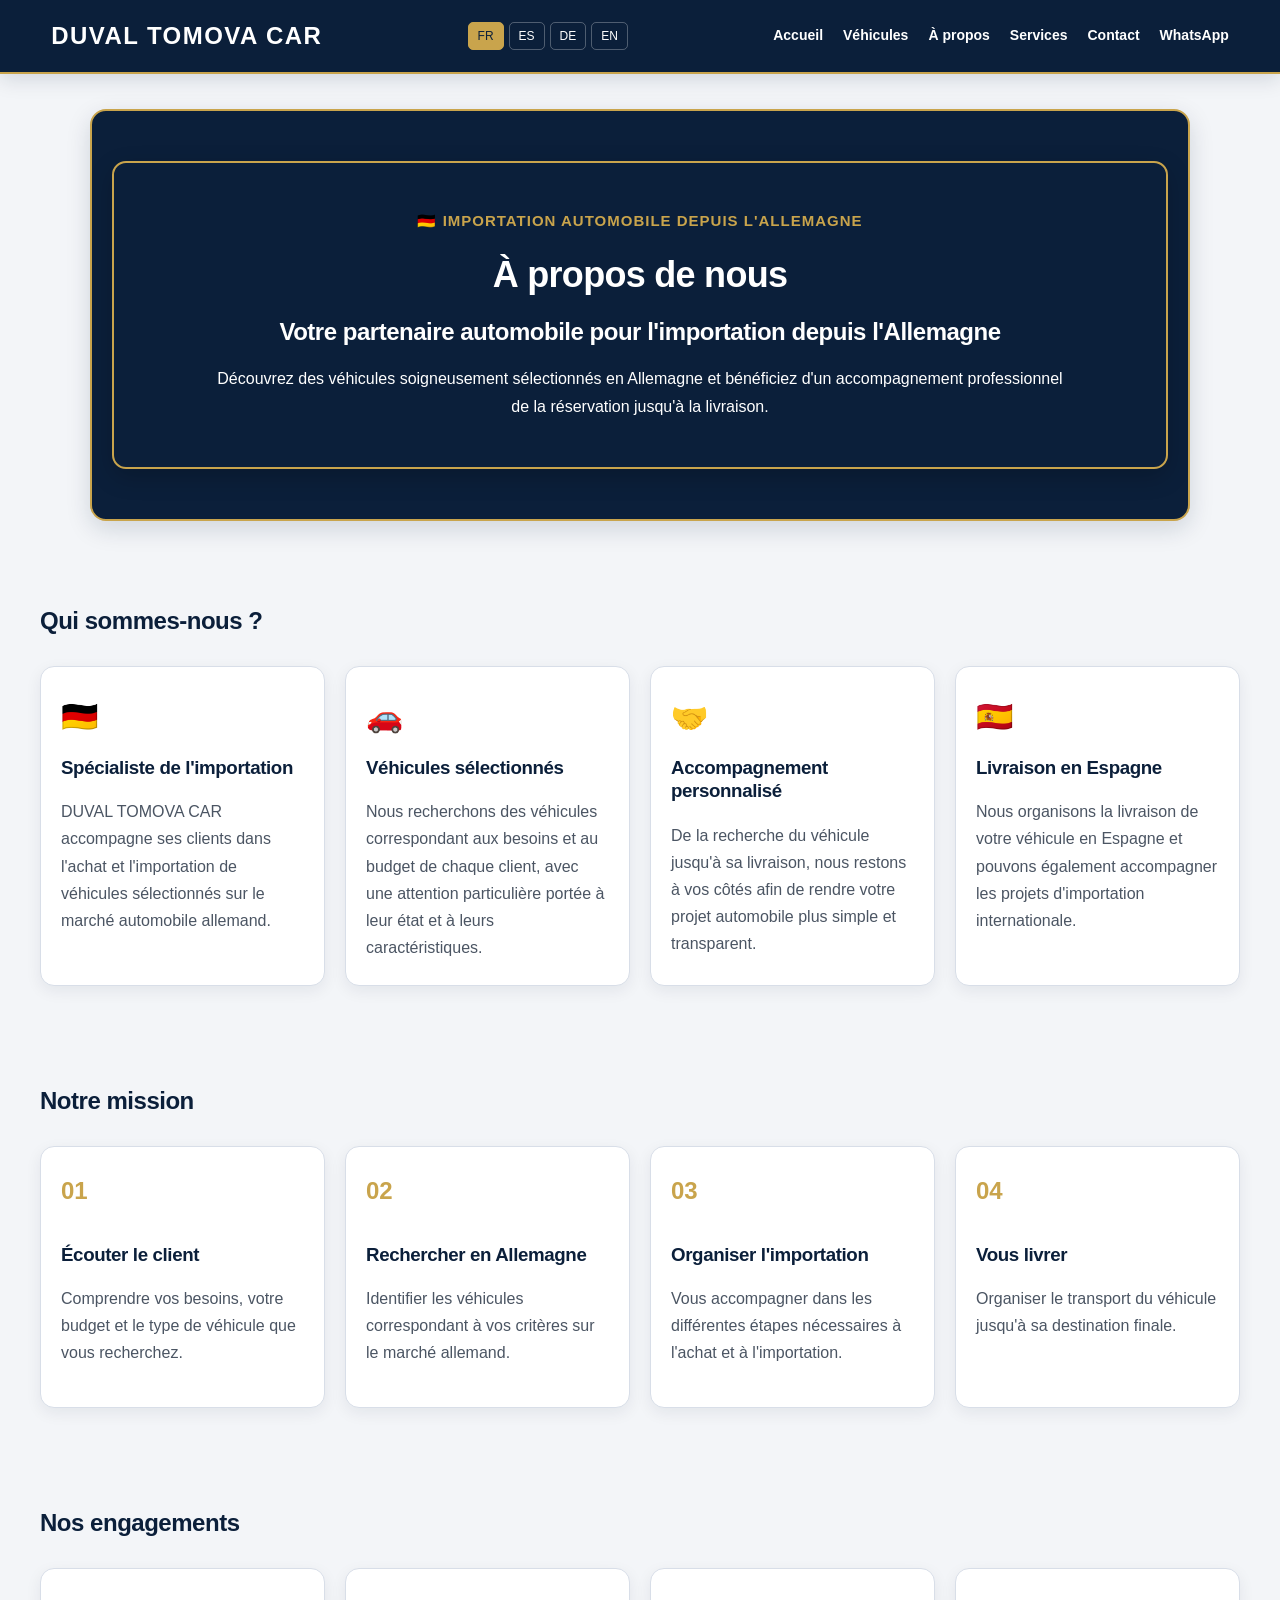
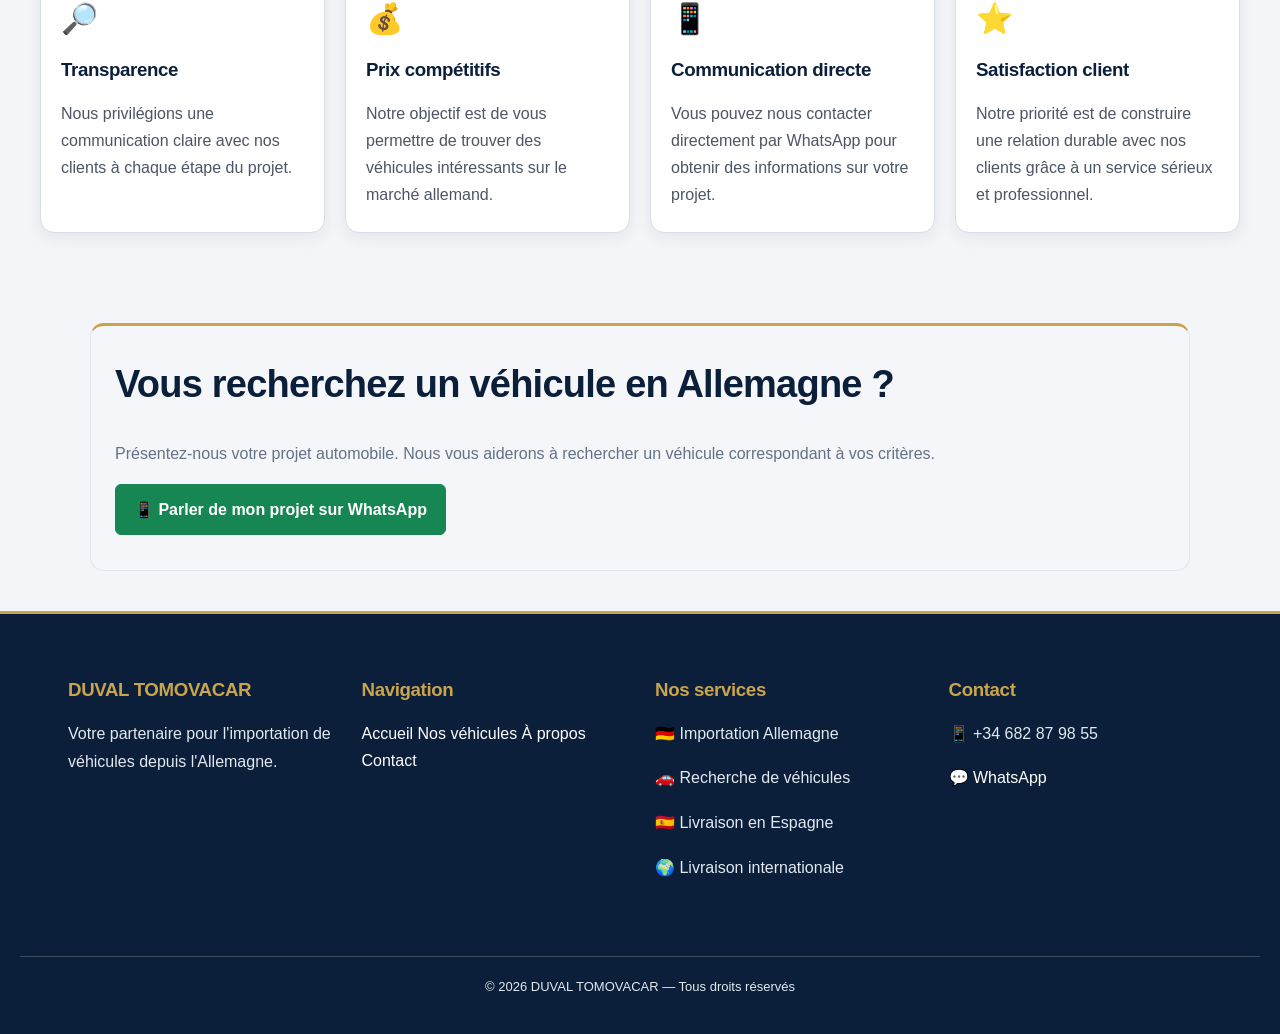
==== commit b0fef8b0: "Refactor a-propos.html layout and styles Updated styles and layout for the about section, including " ====
--- a/a-propos.html
+++ b/a-propos.html
@@ -27,7 +27,7 @@
         margin: 0 auto;
         padding: 45px 30px;
         text-align: center;
-        background: #ffffff;
+        background: #0b1f3a;
         border: 2px solid #c9a44c;
         border-radius: 14px;
         box-shadow: 0 8px 25px rgba(0, 0, 0, 0.2);
@@ -43,25 +43,27 @@
     }
 
     .about-frame h1 {
-        color: #0b1f3a;
-        font-size: 36px;
-        margin: 0 0 20px;
+    color: #ffffff;
+    font-size: 36px;
+    margin: 0 0 20px;
+}
     }
 
     .about-frame h2 {
-        color: #0b3d91;
-        font-size: 24px;
-        line-height: 1.5;
-        margin: 0 0 18px;
+    color: #ffffff;
+    font-size: 24px;
+    line-height: 1.5;
+    margin: 0 0 18px;
+}
     }
 
     .about-frame .about-description {
-        color: #444444;
-        font-size: 17px;
-        line-height: 1.8;
-        max-width: 800px;
-        margin: 0 auto;
-    }
+    color: #ffffff;
+    font-size: 17px;
+    line-height: 1.8;
+    max-width: 800px;
+    margin: 0 auto;
+}
 
     @media (max-width: 600px) {
         .about-hero {
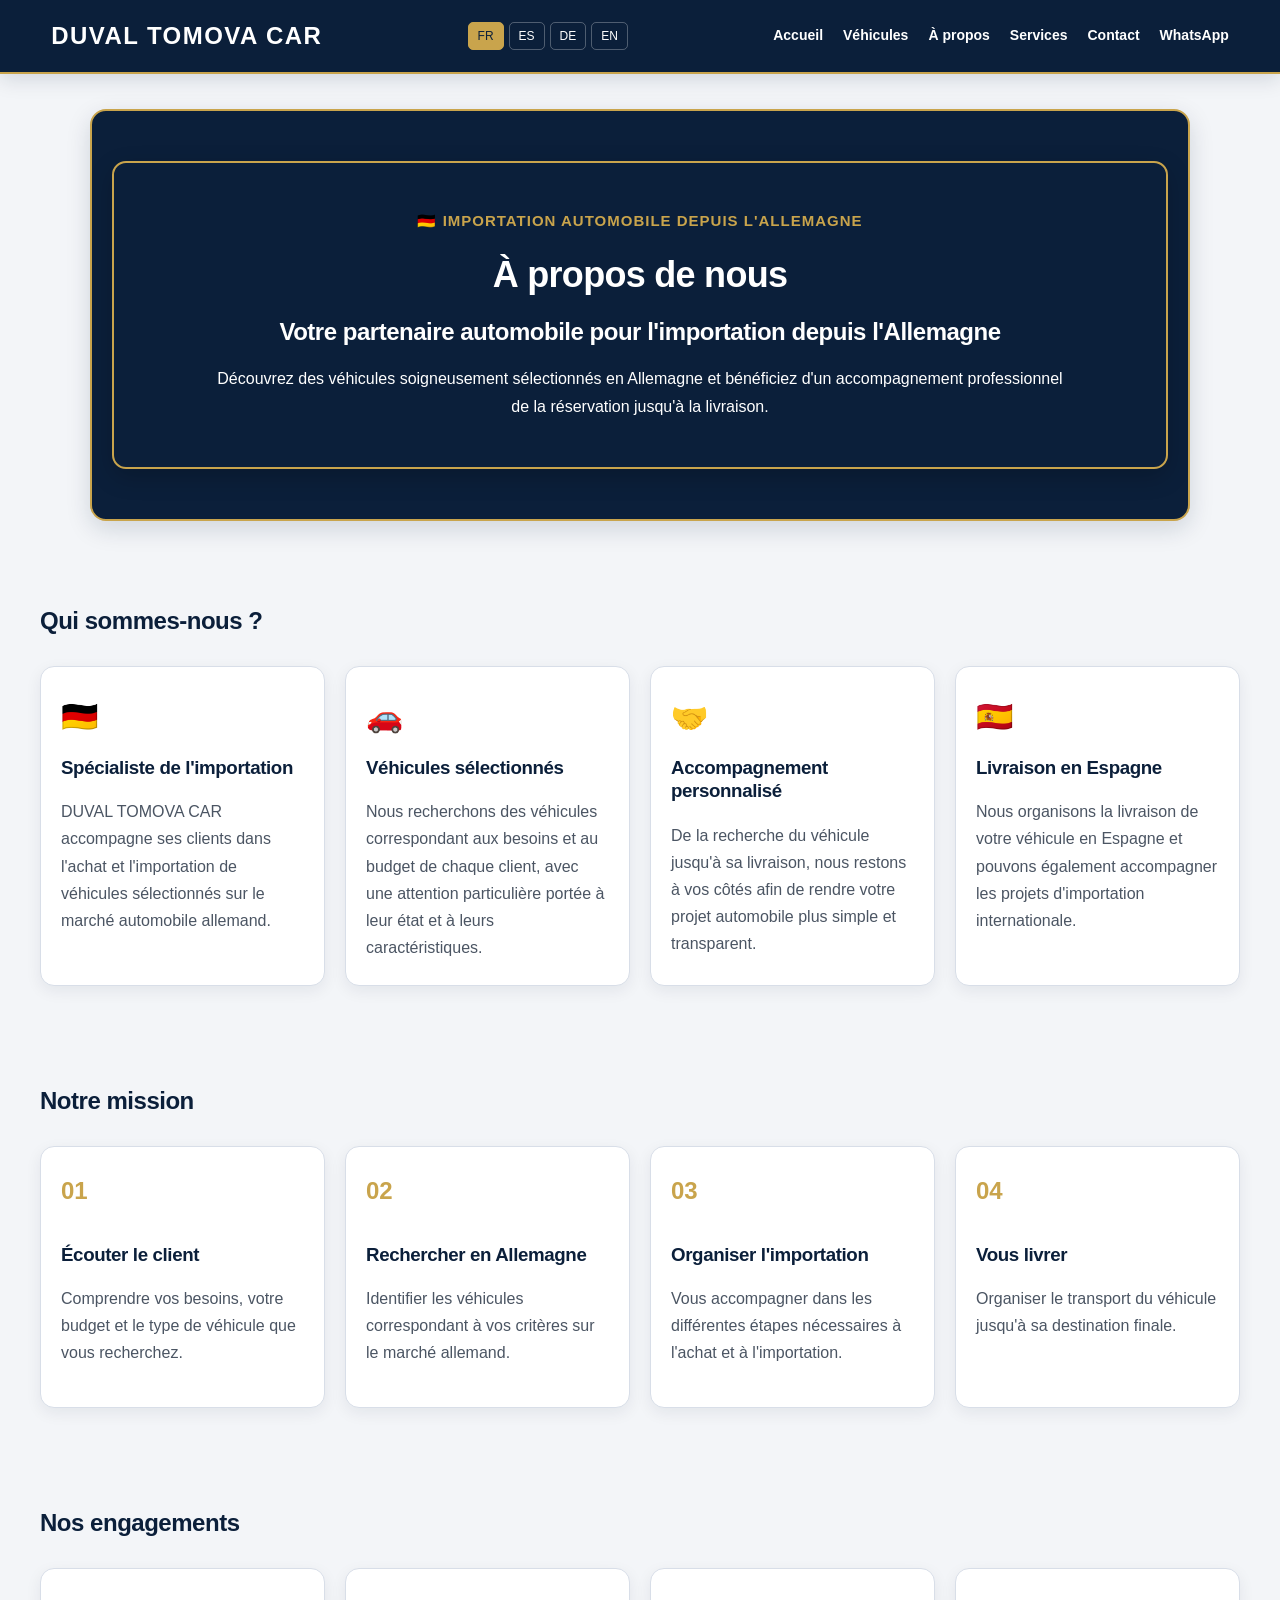
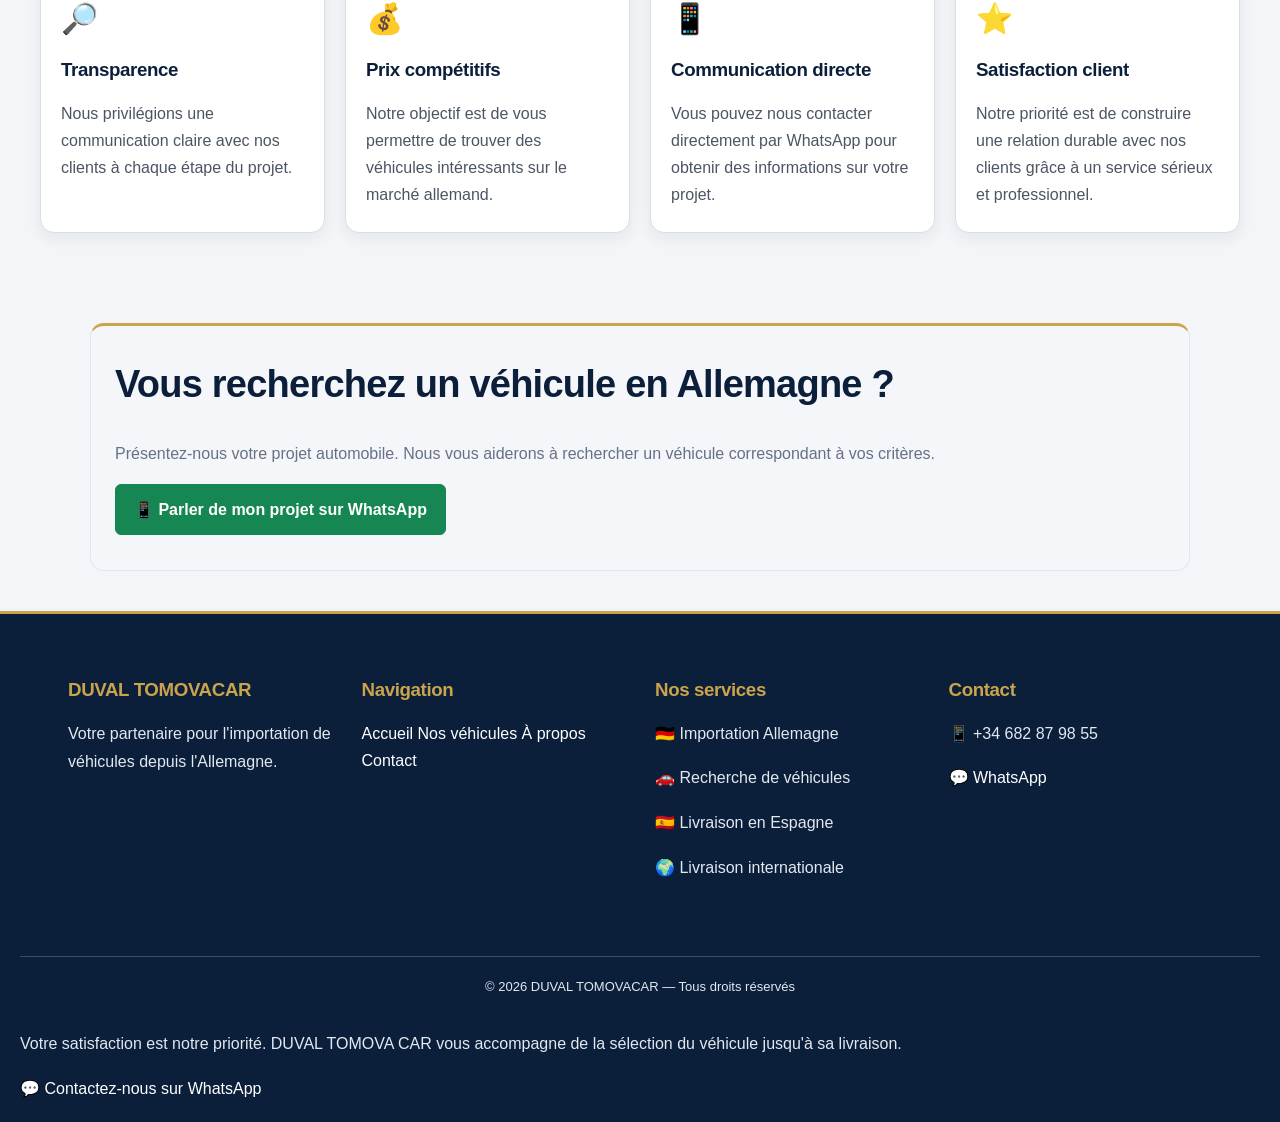
==== commit 0143a40a: "Refactor 'À propos' page HTML and CSS styles Updated the HTML structure and styles for the 'À propos" ====
--- a/a-propos.html
+++ b/a-propos.html
@@ -351,14 +351,29 @@
                    target="_blank"
                    rel="noopener noreferrer">💬 WhatsApp</a>
             </div>
-
-        </div>
-
+    </div>
         <div class="footer-bottom">
-            <p>© 2026 DUVAL TOMOVACAR — Tous droits réservés</p>
-        </div>
-
-    </footer>
+    <p>© 2026 DUVAL TOMOVACAR — Tous droits réservés</p>
+</div>
+
+<div class="footer-promo">
+    <p>
+        Votre satisfaction est notre priorité.
+        DUVAL TOMOVA CAR vous accompagne de la sélection
+        du véhicule jusqu'à sa livraison.
+    </p>
+
+    <a
+        href="https://wa.me/34682879855"
+        target="_blank"
+        rel="noopener noreferrer"
+        class="footer-promo-button"
+    >
+        💬 Contactez-nous sur WhatsApp
+    </a>
+</div>
+
+</footer>
 
     <!-- BOUTON WHATSAPP FLOTTANT -->
     <a
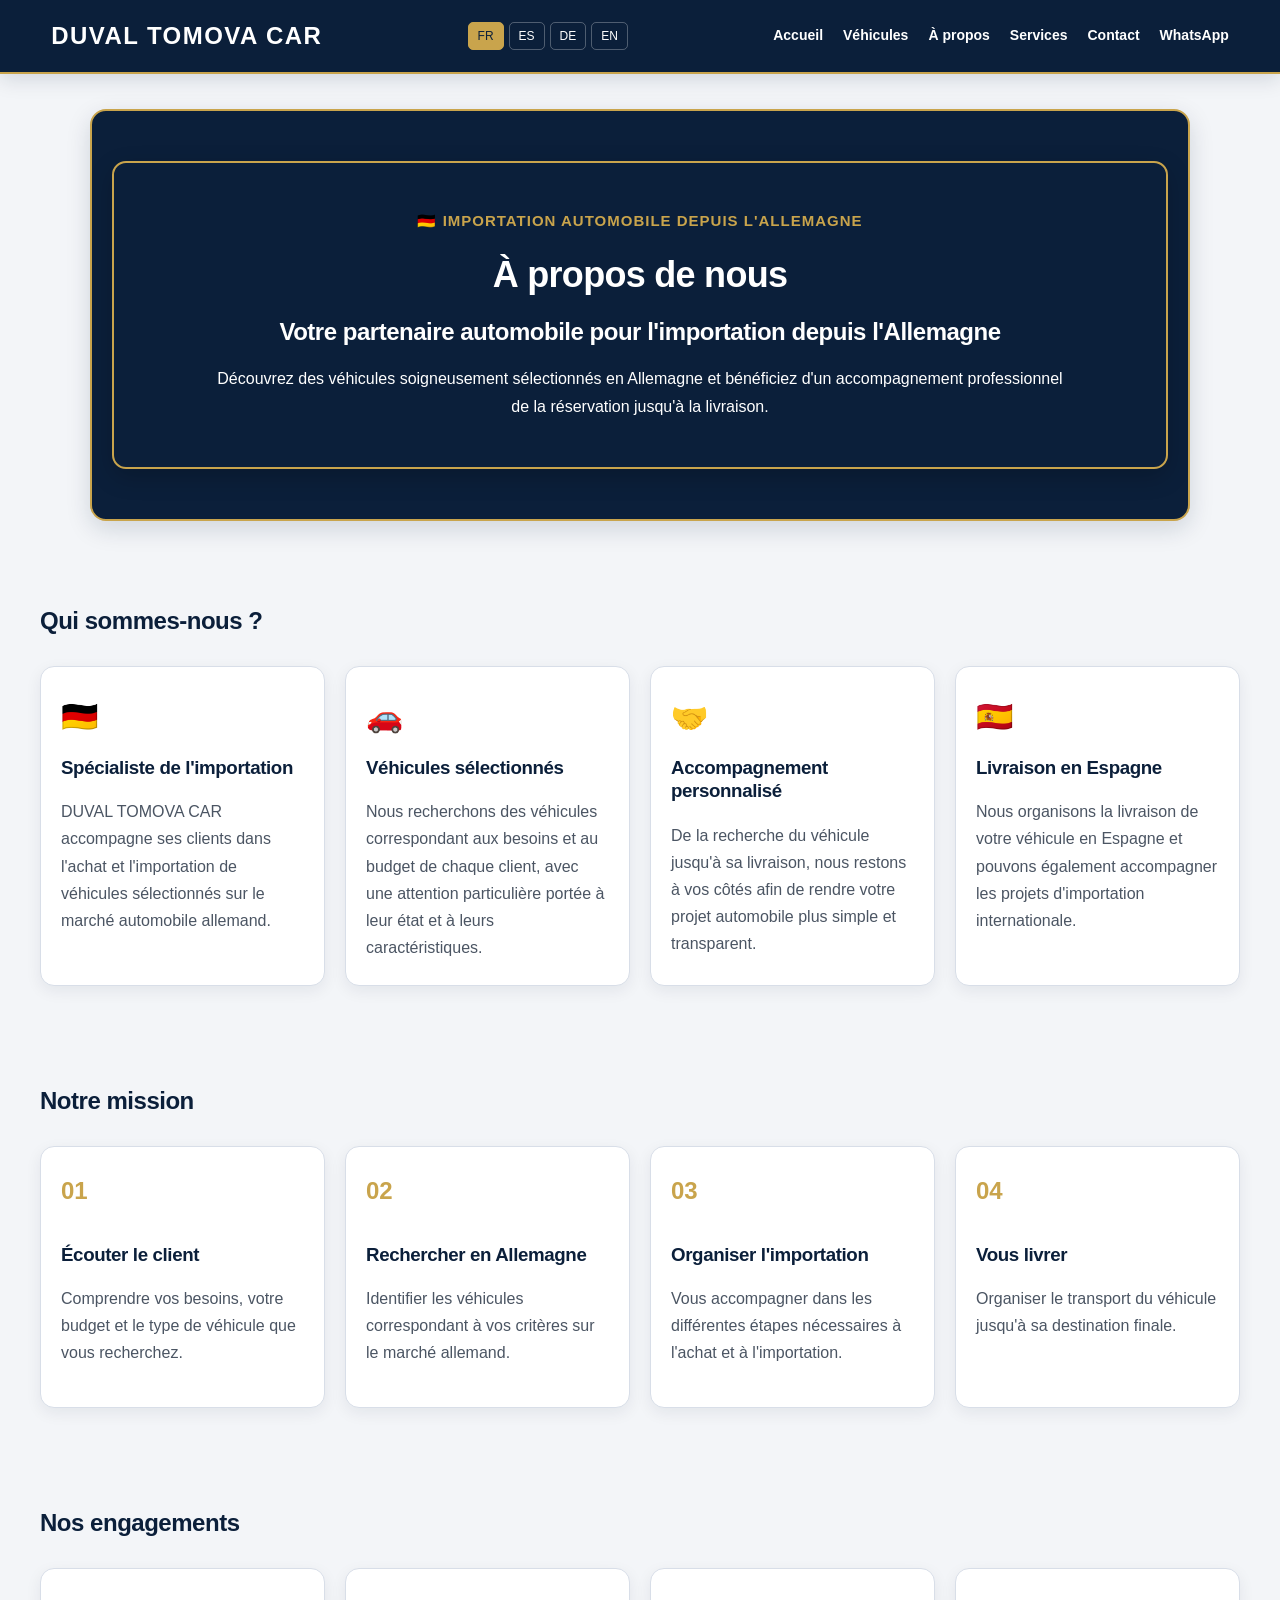
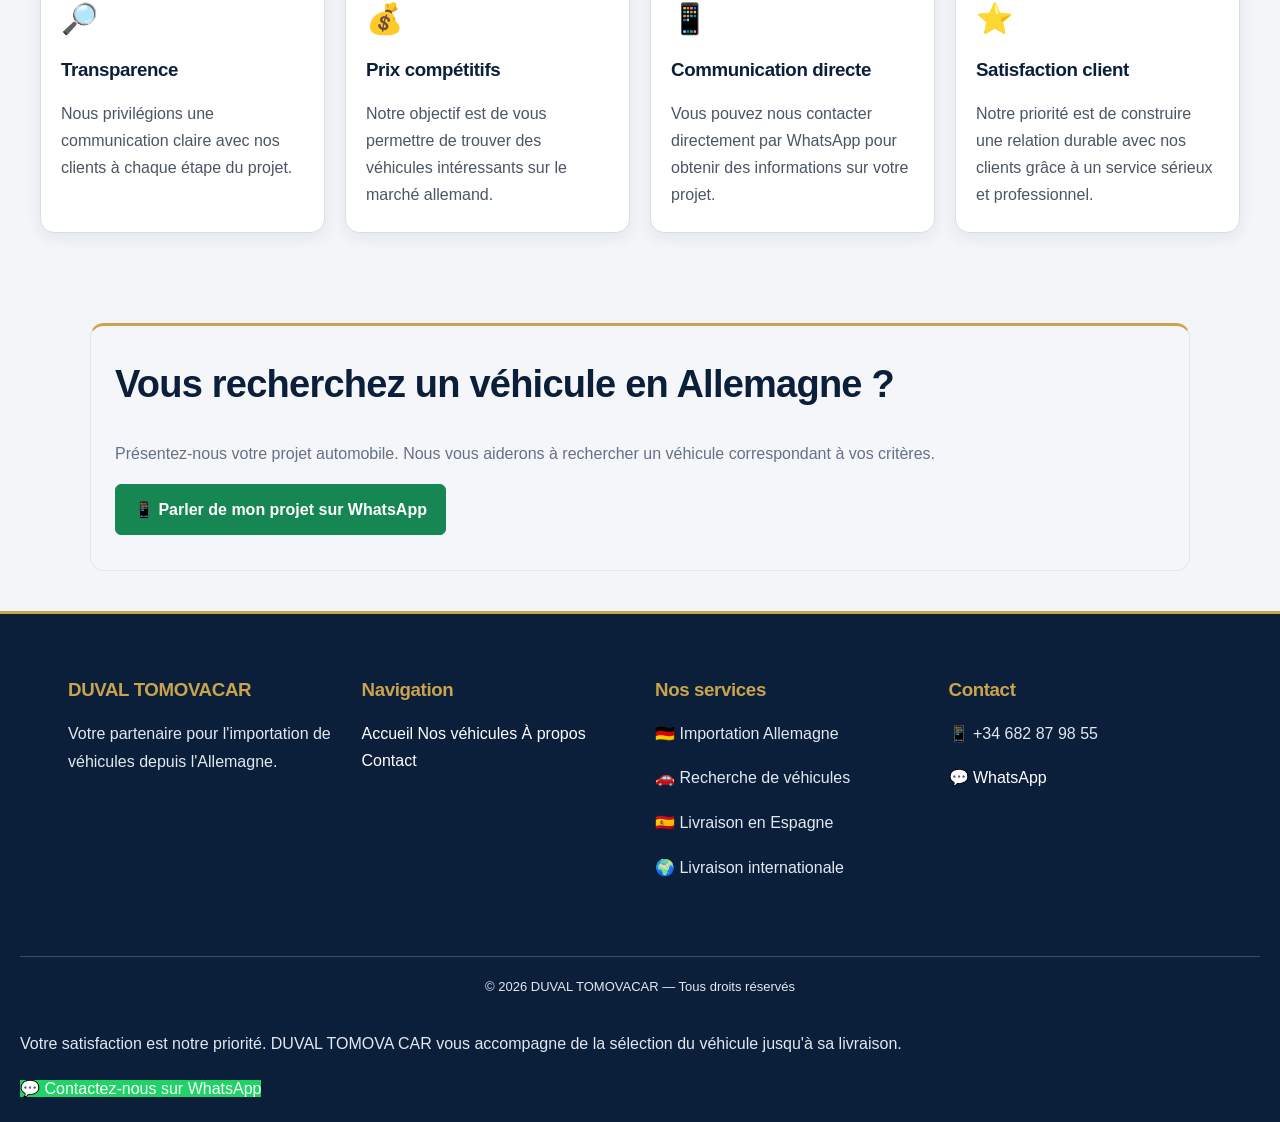
==== commit 92b498ac: "Refactor a-propos.html structure and styles" ====
--- a/a-propos.html
+++ b/a-propos.html
@@ -367,7 +367,7 @@
         href="https://wa.me/34682879855"
         target="_blank"
         rel="noopener noreferrer"
-        class="footer-promo-button"
+        class="footer-promo-button" style="background-color: #20d366 !important; color: #ffffff !important;"
     >
         💬 Contactez-nous sur WhatsApp
     </a>
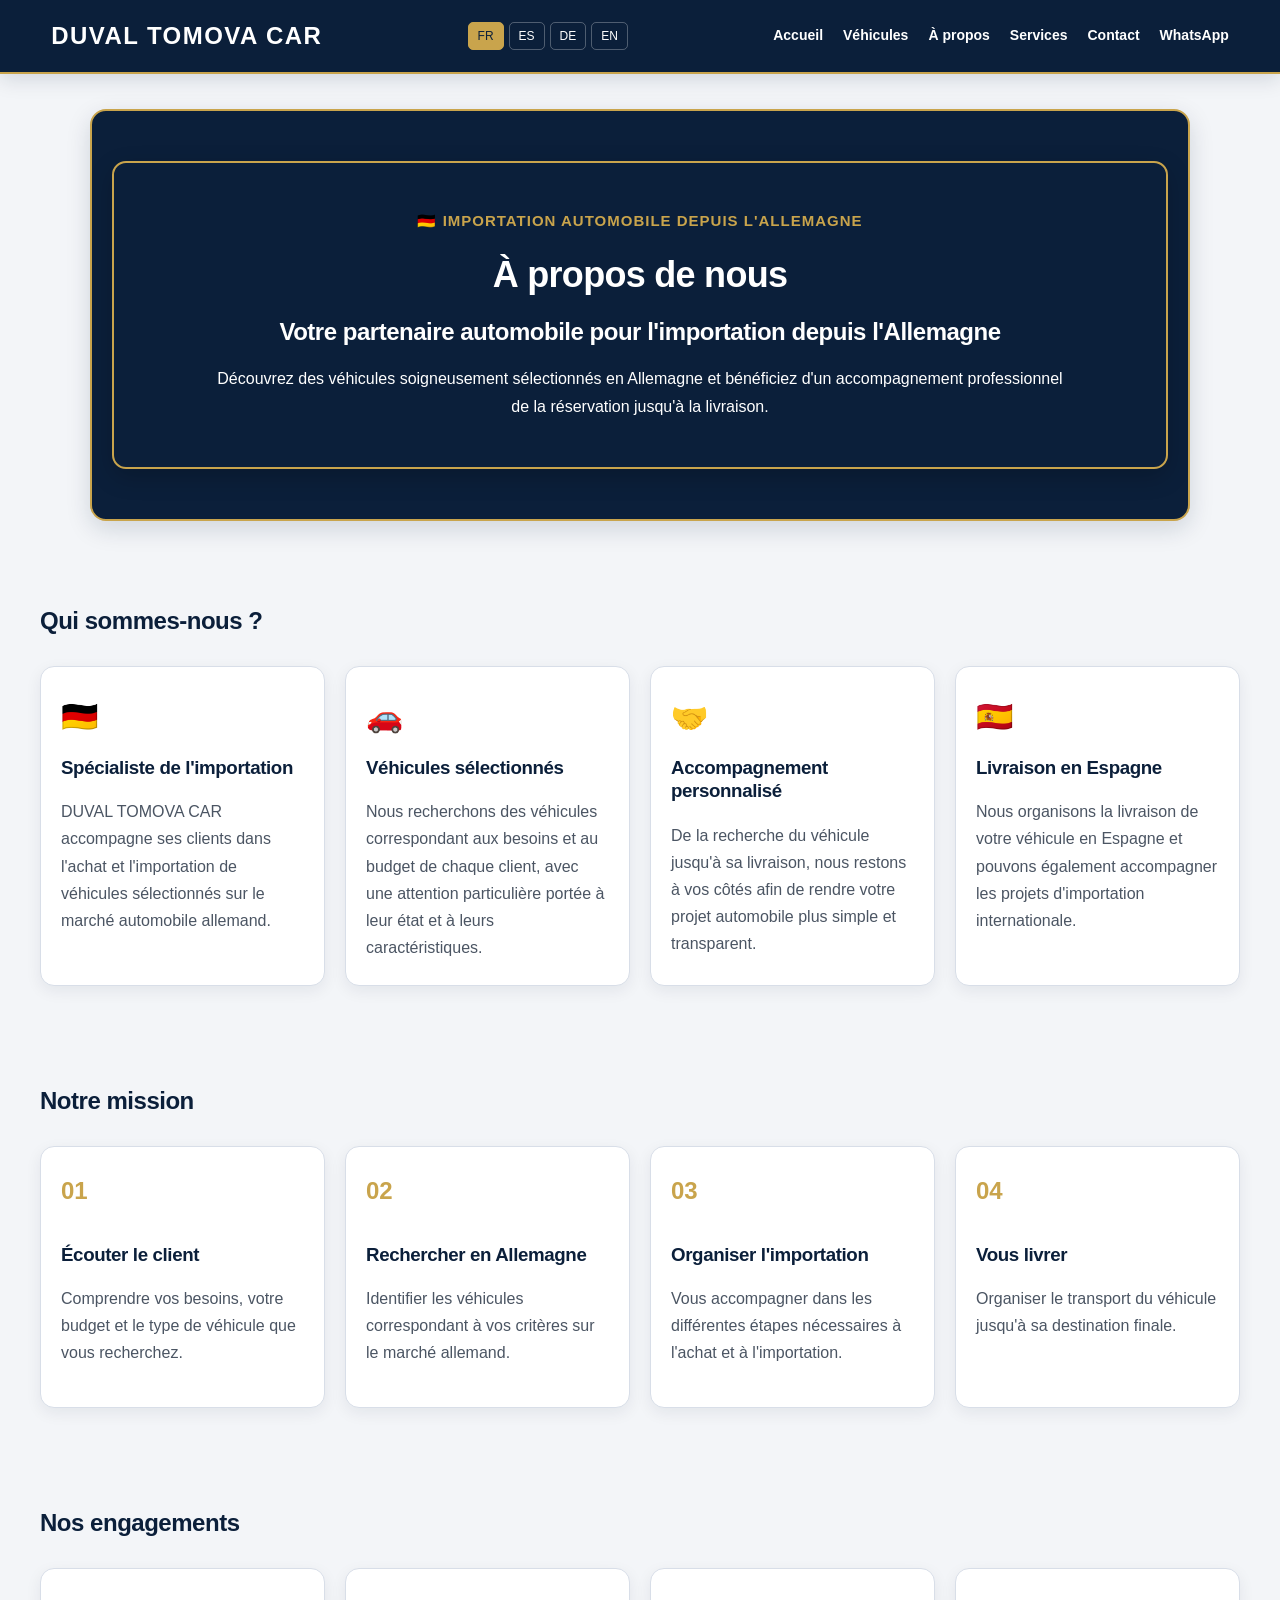
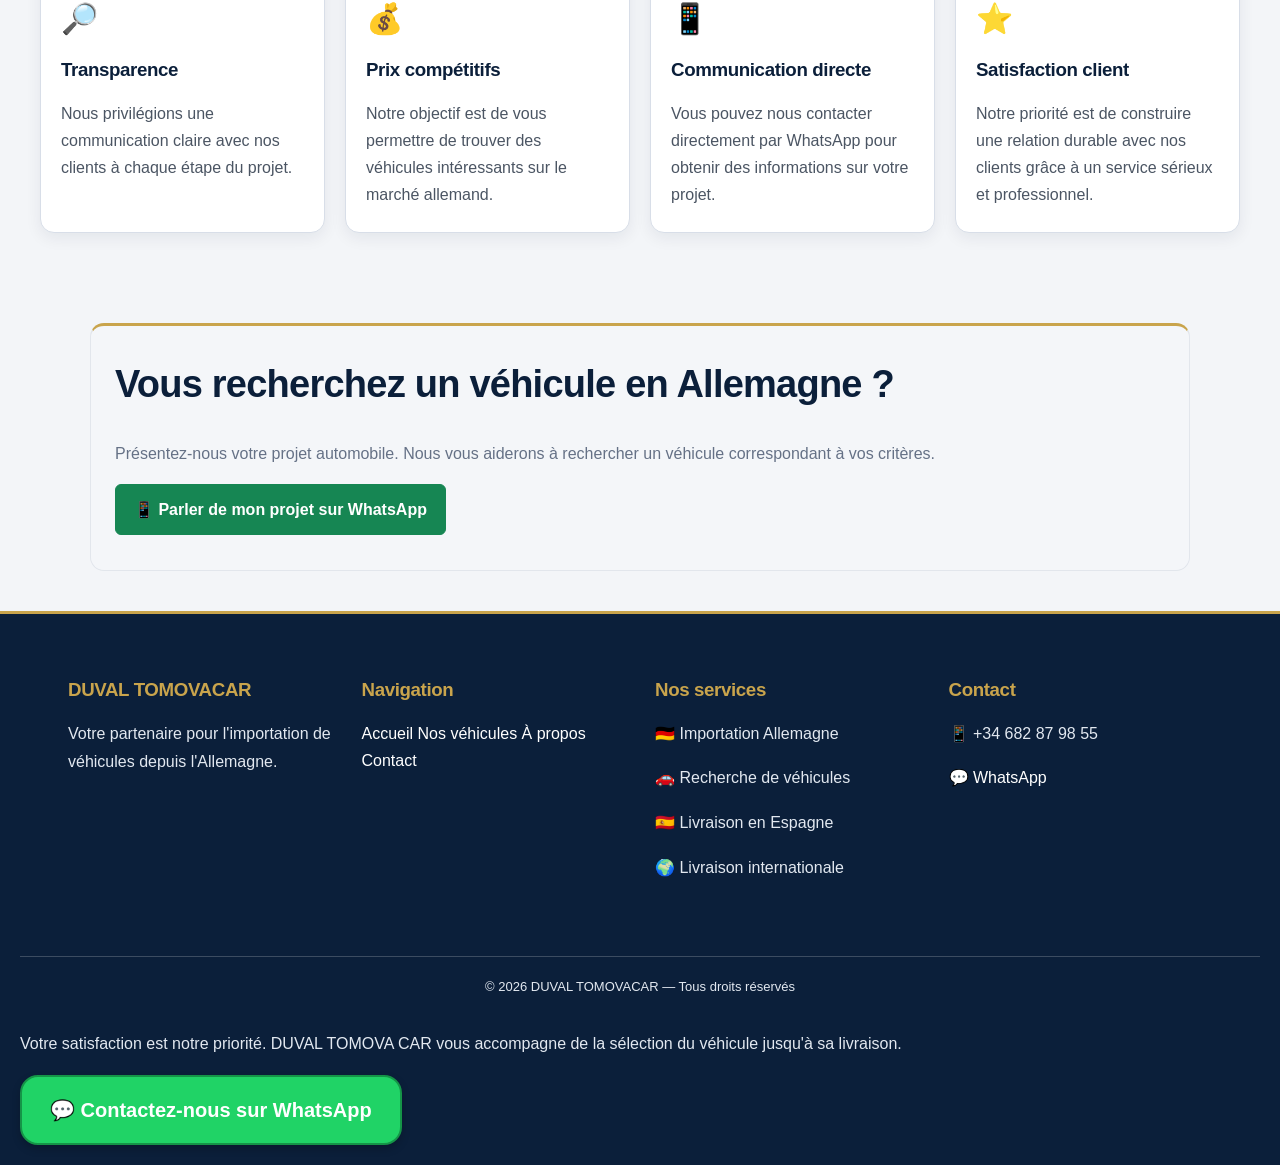
==== commit 8018944c: "Refactor a-propos.html structure and styles" ====
--- a/a-propos.html
+++ b/a-propos.html
@@ -90,6 +90,19 @@
             font-size: 16px;
         }
     }
+    .footer-promo-button {
+    display: inline-block;
+    padding: 18px 28px;
+    background: #20d366 !important;
+    color: #ffffff !important;
+    text-decoration: none !important;
+    font-weight: bold;
+    font-size: 20px;
+    border: 2px solid #159447;
+    border-radius: 18px;
+    box-shadow: 0 4px 8px rgba(0, 0, 0, 0.2);
+    line-height: 1.5;
+}
 </style>
 </head>
 
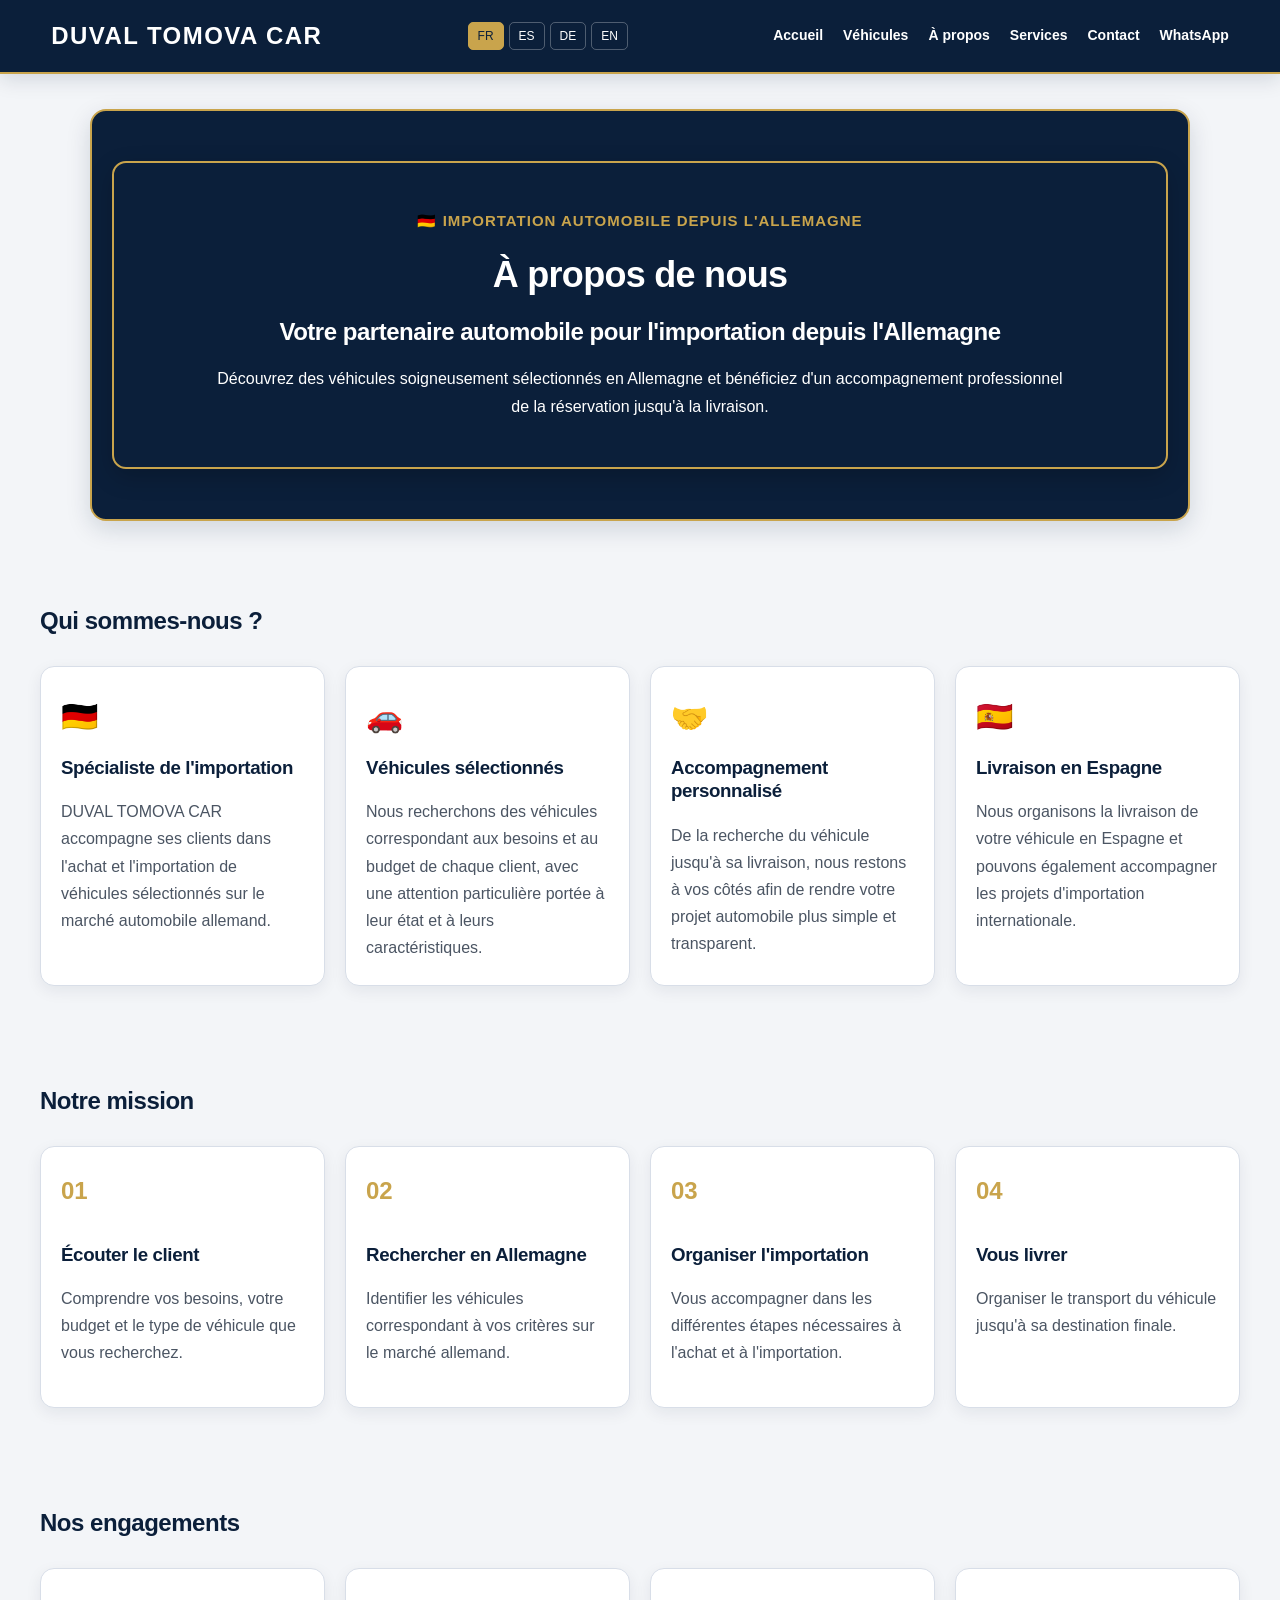
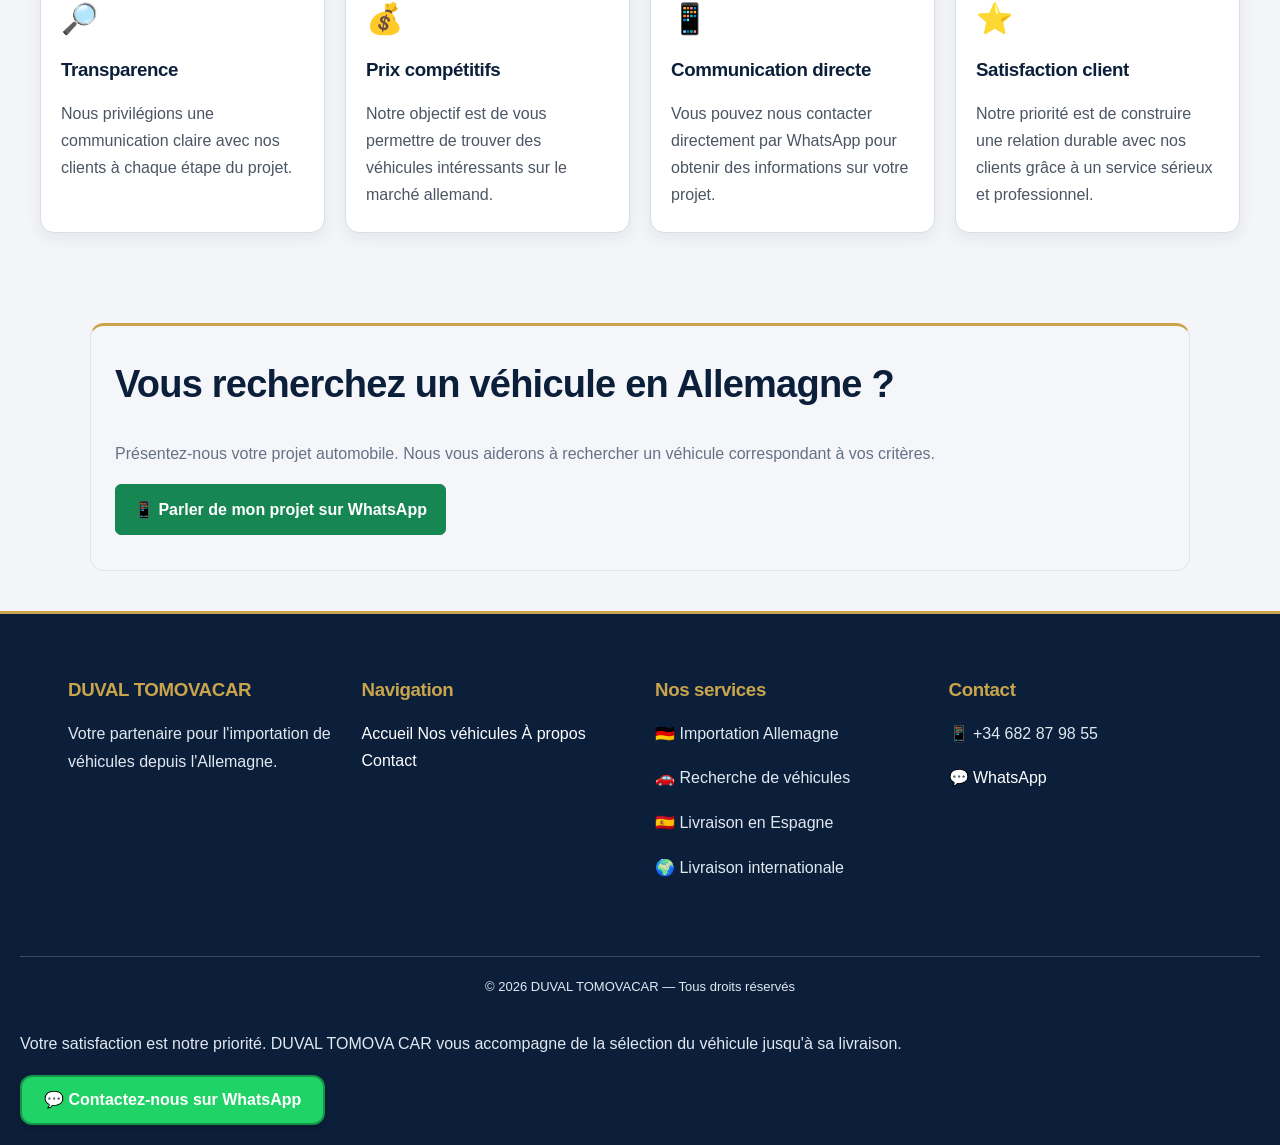
==== commit c12ddd06: "Refactor a-propos.html structure and styles" ====
--- a/a-propos.html
+++ b/a-propos.html
@@ -90,18 +90,19 @@
             font-size: 16px;
         }
     }
-    .footer-promo-button {
+   .footer-promo-button {
     display: inline-block;
-    padding: 18px 28px;
+    padding: 12px 22px;
     background: #20d366 !important;
     color: #ffffff !important;
     text-decoration: none !important;
     font-weight: bold;
-    font-size: 20px;
+    font-size: 16px;
     border: 2px solid #159447;
-    border-radius: 18px;
-    box-shadow: 0 4px 8px rgba(0, 0, 0, 0.2);
-    line-height: 1.5;
+    border-radius: 12px;
+    box-shadow: 0 3px 6px rgba(0, 0, 0, 0.2);
+    line-height: 1.4;
+}
 }
 </style>
 </head>
